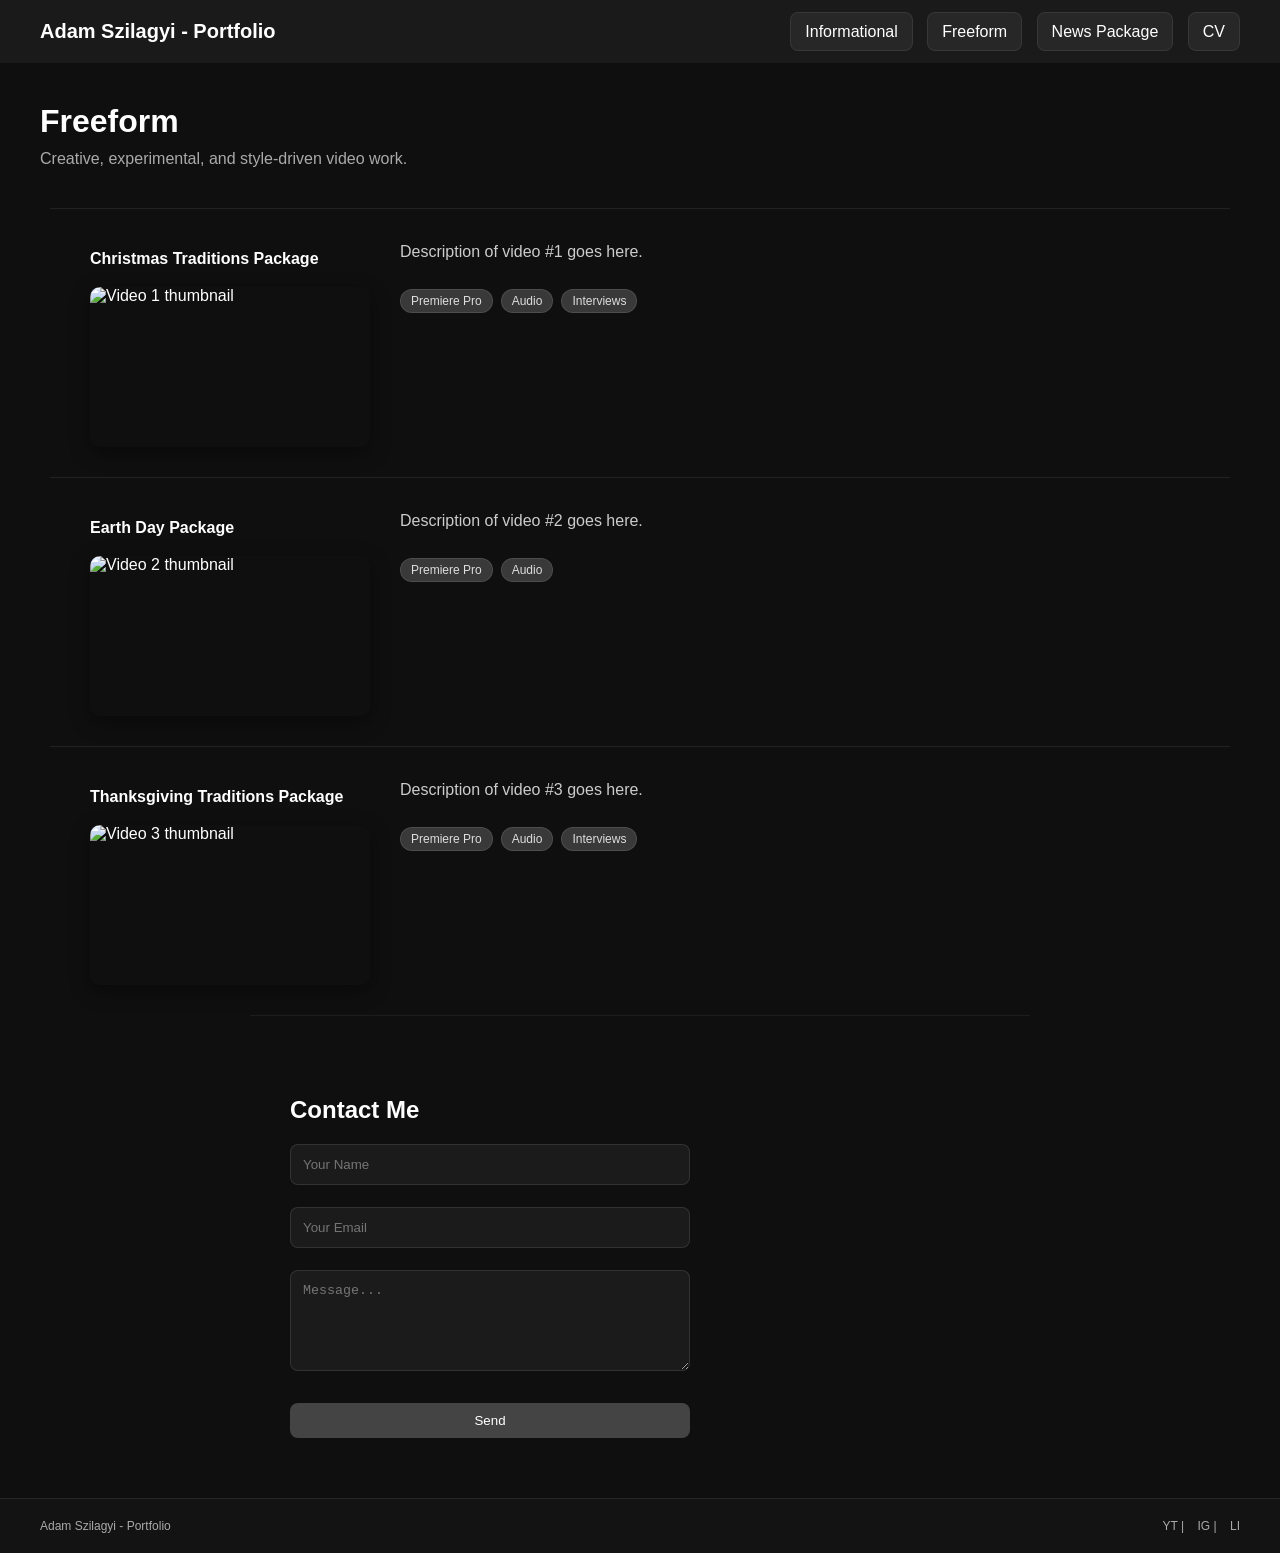
==== freeform.html @ 27963e6e "Added links to freeform section and fixed tag formatting" ====
<!doctype html>
<html lang="en">
  <head>
    <meta charset="UTF-8" />
    <meta name="viewport" content="width=device-width, initial-scale=1.0" />
    <title>Freeform - Adam Szilagyi</title>
    <link rel="stylesheet" href="styles.css" />
  </head>

  <body>
    <!-- HEADER -->
    <header>
      <a href="index.html" class="title">Adam Szilagyi - Portfolio</a>
      <div class="nav-buttons">
        <a href="informational.html">Informational</a>
        <a href="freeform.html">Freeform</a>
        <a href="news.html">News Package</a>
        <a href="cv.pdf" target="_blank">CV</a>
      </div>
    </header>

    <!-- PAGE TITLE -->
    <div class="page-title">Freeform</div>
    <div class="page-desc">
      Creative, experimental, and style-driven video work.
    </div>

    <!-- VIDEO 1 -->
    <section class="video-row">
      <a class="video-card" href="https://youtu.be/-RjYOG3RNKY" target="_blank">
        <div class="video-title">Christmas Traditions Package</div>
        <img src="images/free1.jpg" alt="Video 1 thumbnail" />
      </a>
      <div>
        <div class="video-text">Description of video #1 goes here.</div>
        <div class="video-tags">
          <span class="tag">Premiere Pro</span>
          <span class="tag">Audio</span>
          <span class="tag">Interviews</span>
        </div>
      </div>
    </section>

    <!-- VIDEO 2 -->
    <section class="video-row">
      <a class="video-card" href="https://youtu.be/7KwPspmigpY" target="_blank">
        <div class="video-title">Earth Day Package</div>
        <img src="images/free2.jpg" alt="Video 2 thumbnail" />
      </a>
      <div>
        <div class="video-text">Description of video #2 goes here.</div>
        <div class="video-tags">
          <span class="tag">Premiere Pro</span>
          <span class="tag">Audio</span>
        </div>
      </div>
    </section>

    <!-- VIDEO 3 -->
    <section class="video-row">
      <a class="video-card" href="https://youtu.be/8H7IEGr7EFw" target="_blank">
        <div class="video-title">Thanksgiving Traditions Package</div>
        <img src="images/free3.jpg" alt="Video 3 thumbnail" />
      </a>
      <div>
        <div class="video-text">Description of video #3 goes here.</div>
        <div class="video-tags">
          <span class="tag">Premiere Pro</span>
          <span class="tag">Audio</span>
          <span class="tag">Interviews</span>
        </div>
      </div>
    </section>

    <!-- CONTACT FORM -->
    <section class="contact">
      <h2>Contact Me</h2>
      <form action="https://formspree.io/f/mwvaejre" method="POST">
        <input type="text" name="name" placeholder="Your Name" required />
        <input type="email" name="email" placeholder="Your Email" required />
        <textarea name="message" placeholder="Message..." rows="5"></textarea>
        <button class="submit" type="submit">Send</button>
      </form>
    </section>

    <!-- FOOTER -->
    <footer>
      <div>Adam Szilagyi - Portfolio</div>
      <div>
        <a href="#">YT</a> | <a href="#">IG</a> |
        <a href="#">LI</a>
      </div>
    </footer>
  </body>
</html>
---- styles.css ----
body {
  margin: 0;
  font-family: Arial, sans-serif;
  background: #0f0f0f;
  color: white;
}

/* HEADER */
header {
  display: flex;
  justify-content: space-between;
  align-items: center;
  padding: 20px 40px;
  background: #1a1a1a;
  position: sticky;
  top: 0;

  z-index: 1000;
}

.title {
  font-size: 20px;
  font-weight: bold;
  color: white;
  text-decoration: none;
  cursor: pointer;
  transition: opacity 0.2s ease;
}

.title:hover {
  transform: scale(1.05);
  opacity: 0.8;
  transition:
    opacity 0.2s,
    transform 0.2s;
}

.nav-buttons a {
  margin-left: 10px;
  padding: 10px 14px;
  background: #333;
  color: white;
  text-decoration: none;
  border-radius: 6px;
  transition: 0.2s;
}

.nav-buttons a:hover {
  background: #555;
}

/* ABOUT */
.about {
  display: flex;
  gap: 20px;
  padding: 40px;
  align-items: center;
}

/* HEADSHOT */
.headshot {
  width: 180px !important;
  height: 180px !important;
  border-radius: 50%;
  object-fit: cover;
}

.cert {
  width: 80px !important;
  height: auto !important;
  margin-top: 10px !important;
}

.socials a {
  margin-right: 10px;
  color: white;
  text-decoration: none;
  font-size: 18px;
}

/* ROWS */
.row {
  display: flex;
  align-items: center;
  justify-content: space-between;
  padding: 40px;
  border-top: 1px solid #222;
}

.row img {
  width: 300px;
  height: 180px;
  object-fit: cover;
  border-radius: 10px;
}

.desc {
  max-width: 400px;
  padding: 0 20px;
}

.row button {
  padding: 10px 15px;
  border: none;
  border-radius: 6px;
  background: #444;
  color: white;
  cursor: pointer;
}

.row button:hover {
  background: #666;
}

/* CONTACT */
.contact {
  padding: 40px;
  border-top: 1px solid #222;
}

form {
  display: flex;
  flex-direction: column;
  max-width: 400px;
}

input,
textarea {
  margin-bottom: 10px;
  padding: 10px;
  border: none;
  border-radius: 5px;
}

button.submit {
  background: #444;
  color: white;
  padding: 10px;
  border: none;
  cursor: pointer;
}

/* ===== FADE-IN SCROLL ANIMATION ===== */
.fade-in {
  opacity: 0;
  transform: translateY(20px);
  transition: all 0.8s ease;
}

.fade-in.show {
  opacity: 1;
  transform: translateY(0);
}

/* ===== SKILLS SECTION ===== */
.skills {
  padding-top: 40px;
  padding-bottom: 40px;
  padding-left: 180px;
  padding-right: 180px;
  border-top: 1px solid #222;
}

.skill {
  margin-bottom: 15px;
}

.skill-name {
  margin-bottom: 5px;
  color: #ccc;
}

.bar {
  width: 100%;
  background: #222;
  height: 10px;
  border-radius: 5px;
  overflow: hidden;
}

.bar-fill {
  height: 100%;
  background: #555;
}

/* FOOTER */
footer {
  display: flex;
  justify-content: space-between;
  padding: 20px 40px;
  background: #1a1a1a;
  font-size: 12px;
}

.nav-buttons a {
  margin-left: 10px;
  padding: 10px 14px;
  background: rgba(255, 255, 255, 0.06);
  color: #fff;
  text-decoration: none;
  border-radius: 8px;
  transition: all 0.25s ease;
  border: 1px solid rgba(255, 255, 255, 0.08);
}

.nav-buttons a:hover {
  transform: translateY(-2px);
  background: rgba(255, 255, 255, 0.15);
  box-shadow: 0 6px 20px rgba(0, 0, 0, 0.4);
}

/* =========================
   ABOUT SECTION
========================= */
.about {
  display: flex;
  gap: 30px;
  padding: 60px 40px;
  align-items: flex-start;
  max-width: 1100px;
  margin: auto;
}

.about img {
  width: 150px;
  height: 150px;
  border-radius: 50%;
  object-fit: cover;
  border: 3px solid rgba(255, 255, 255, 0.15);
  box-shadow: 0 10px 30px rgba(0, 0, 0, 0.5);
  flex-shrink: 0;
}

.about > div {
  flex: 1;
  max-width: 500px;
}

.about h2 {
  margin: 0 0 15px 0;
  font-size: 28px;
}

.about p {
  color: #cfcfcf;
  line-height: 1.6;
  margin: 0 0 15px 0;
}

.cert {
  width: 130px;
  margin-top: 10px;
  filter: drop-shadow(0 10px 15px rgba(0, 0, 0, 0.4));
}

.socials {
  margin-top: 10px;
}

.socials a {
  margin-right: 12px;
  font-size: 18px;
  color: #ccc;
  transition: 0.2s;
}

.socials a:hover {
  color: white;
  transform: scale(1.1);
}

/* =========================
   ROW SECTIONS
========================= */
.row {
  display: flex;
  align-items: flex-start;
  justify-content: flex-start;
  padding: 80px 60px;
  border-top: 1px solid rgba(255, 255, 255, 0.06);
  max-width: 1100px;
  margin: auto;
  gap: 200px;
}

.row img {
  width: 340px;
  height: 200px;
  object-fit: cover;
  border-radius: 12px;
  box-shadow: 0 10px 30px rgba(0, 0, 0, 0.6);
  transition: transform 0.3s ease;
  flex-shrink: 0;
}

.row img:hover {
  transform: scale(1.03);
}

.desc {
  max-width: 420px;
  display: flex;
  flex-direction: column;
}

.desc h3 {
  font-size: 22px;
  margin: 0 0 10px 0;
  min-height: 55px;
  display: flex;
  align-items: center;
}

.desc button {
  align-self: flex-start;
  margin: 0 0 15px 0;
}

.desc p {
  color: #cfcfcf;
  margin: 0 0 15px 0;
  line-height: 1.6;
}

/* BUTTONS */
button {
  margin-top: 10px;
  padding: 10px 16px;
  border: none;
  border-radius: 8px;
  background: linear-gradient(135deg, #444, #222);
  color: white;
  cursor: pointer;
  transition: all 0.25s ease;
}

button:hover {
  transform: translateY(-2px);
  background: linear-gradient(135deg, #666, #333);
  box-shadow: 0 8px 25px rgba(0, 0, 0, 0.4);
}

/* =========================
   CONTACT
========================= */
.contact {
  padding: 60px 40px;
  max-width: 700px;
  margin: auto;
  border-top: 1px solid rgba(255, 255, 255, 0.06);
}

form {
  display: flex;
  flex-direction: column;
  gap: 12px;
}

input,
textarea {
  padding: 12px;
  border-radius: 8px;
  border: 1px solid rgba(255, 255, 255, 0.1);
  background: rgba(255, 255, 255, 0.05);
  color: white;
  outline: none;
}

input:focus,
textarea:focus {
  border-color: rgba(255, 255, 255, 0.3);
}

/* =========================
   FOOTER
========================= */
footer {
  display: flex;
  justify-content: space-between;
  padding: 20px 40px;
  background: rgba(20, 20, 20, 0.8);
  border-top: 1px solid rgba(255, 255, 255, 0.08);
  font-size: 12px;
  color: #aaa;
}

footer a {
  color: #aaa;
  margin-left: 10px;
  text-decoration: none;
}

footer a:hover {
  color: white;
}

/* =========================
   PAGE LAYOUTS (for detail pages)
========================= */
.page-title {
  padding: 40px 40px 10px;
  font-size: 32px;
  font-weight: bold;
}

.page-desc {
  padding: 0 40px 40px;
  color: #aaa;
}

/* VIDEO SECTION */
.video-row {
  display: flex;
  align-items: flex-start;
  gap: 30px;
  padding: 30px 40px;
  border-top: 1px solid #222;
  max-width: 1100px;
  margin: 0 auto;
}

.video-row > div {
  display: flex;
  flex-direction: column;
  flex: 1;
}

.video-card {
  display: flex;
  flex-direction: column;
  text-decoration: none;
  color: white;
  transition: transform 0.2s ease;
  min-width: 280px;
  width: 280px;
  flex-shrink: 0;
}

.video-card:hover img {
  transform: scale(1.08);
}

.video-title {
  margin-bottom: 8px;
  font-weight: bold;
  font-size: 16px;
  min-height: 40px;
  display: flex;
  align-items: center;
}

.video-card img {
  width: 280px;
  height: 160px;
  object-fit: cover;
  border-radius: 10px;
  box-shadow: 0 6px 20px rgba(0, 0, 0, 0.4);
  transition: transform 0.3s ease;
}

.video-text {
  max-width: 550px;
  color: #ccc;
  line-height: 1.6;
  margin-bottom: 12px;
}

/* TAGS */
.video-tags {
  display: flex;
  gap: 8px;
  margin-top: 12px;
  flex-wrap: wrap;
}

.tag {
  display: inline-block;
  padding: 4px 10px;
  background: rgba(85, 85, 85, 0.6);
  color: #ddd;
  border-radius: 16px;
  font-size: 12px;
  font-weight: 500;
  border: 1px solid rgba(255, 255, 255, 0.1);
  transition: all 0.2s ease;
}

.tag:hover {
  background: rgba(85, 85, 85, 0.9);
  border-color: rgba(255, 255, 255, 0.3);
}

/* =========================
   MOBILE/IPHONE RESPONSIVE
========================= */
@media (max-width: 768px) {
  /* HEADER */
  header {
    padding: 15px 20px;
    flex-direction: column;
    gap: 15px;
  }

  .title {
    font-size: 18px;
  }

  .nav-buttons a {
    margin-left: 5px;
    padding: 8px 10px;
    font-size: 12px;
  }

  /* ABOUT SECTION */
  .about {
    flex-direction: column;
    padding: 40px 20px;
    gap: 20px;
    align-items: center;
  }

  .about img {
    width: 120px;
    height: 120px;
  }

  .about > div {
    max-width: 100%;
  }

  .about h2 {
    font-size: 22px;
  }

  /* SKILLS SECTION */
  .skills {
    padding: 30px 20px;
    padding-left: 20px;
    padding-right: 20px;
  }

  .skill {
    margin-bottom: 12px;
  }

  /* ROW SECTIONS */
  .row {
    flex-direction: column;
    padding: 40px 20px;
    gap: 20px;
    align-items: center;
  }

  .row img {
    width: 100%;
    height: auto;
    max-width: 300px;
  }

  .desc {
    max-width: 100%;
    text-align: center;
  }

  .desc h3 {
    min-height: auto;
    font-size: 18px;
    justify-content: center;
  }

  .desc button {
    align-self: center;
  }

  /* CONTACT */
  .contact {
    padding: 40px 20px;
    max-width: 100%;
  }

  form {
    max-width: 100%;
  }

  input,
  textarea {
    font-size: 16px;
  }

  /* VIDEO SECTION */
  .video-row {
    flex-direction: column;
    padding: 20px 20px;
    gap: 15px;
    align-items: center;
  }

  .video-card {
    min-width: 100%;
    width: 100%;
    max-width: 300px;
    justify-content: flex-start;
  }

  .video-card img {
    width: 100%;
    max-width: 300px;
    height: auto;
  }

  .video-title {
    min-height: 30px;
    font-size: 14px;
  }

  .video-text {
    max-width: 100%;
    font-size: 14px;
  }

  .page-title {
    padding: 20px 20px 10px;
    font-size: 24px;
  }

  .page-desc {
    padding: 0 20px 20px;
    font-size: 14px;
  }

  /* FOOTER */
  footer {
    flex-direction: column;
    gap: 15px;
    padding: 20px;
    text-align: center;
  }

  footer a {
    margin-left: 5px;
  }

  .tag {
    font-size: 11px;
    padding: 3px 8px;
  }

  button {
    padding: 8px 12px;
    font-size: 14px;
  }
}
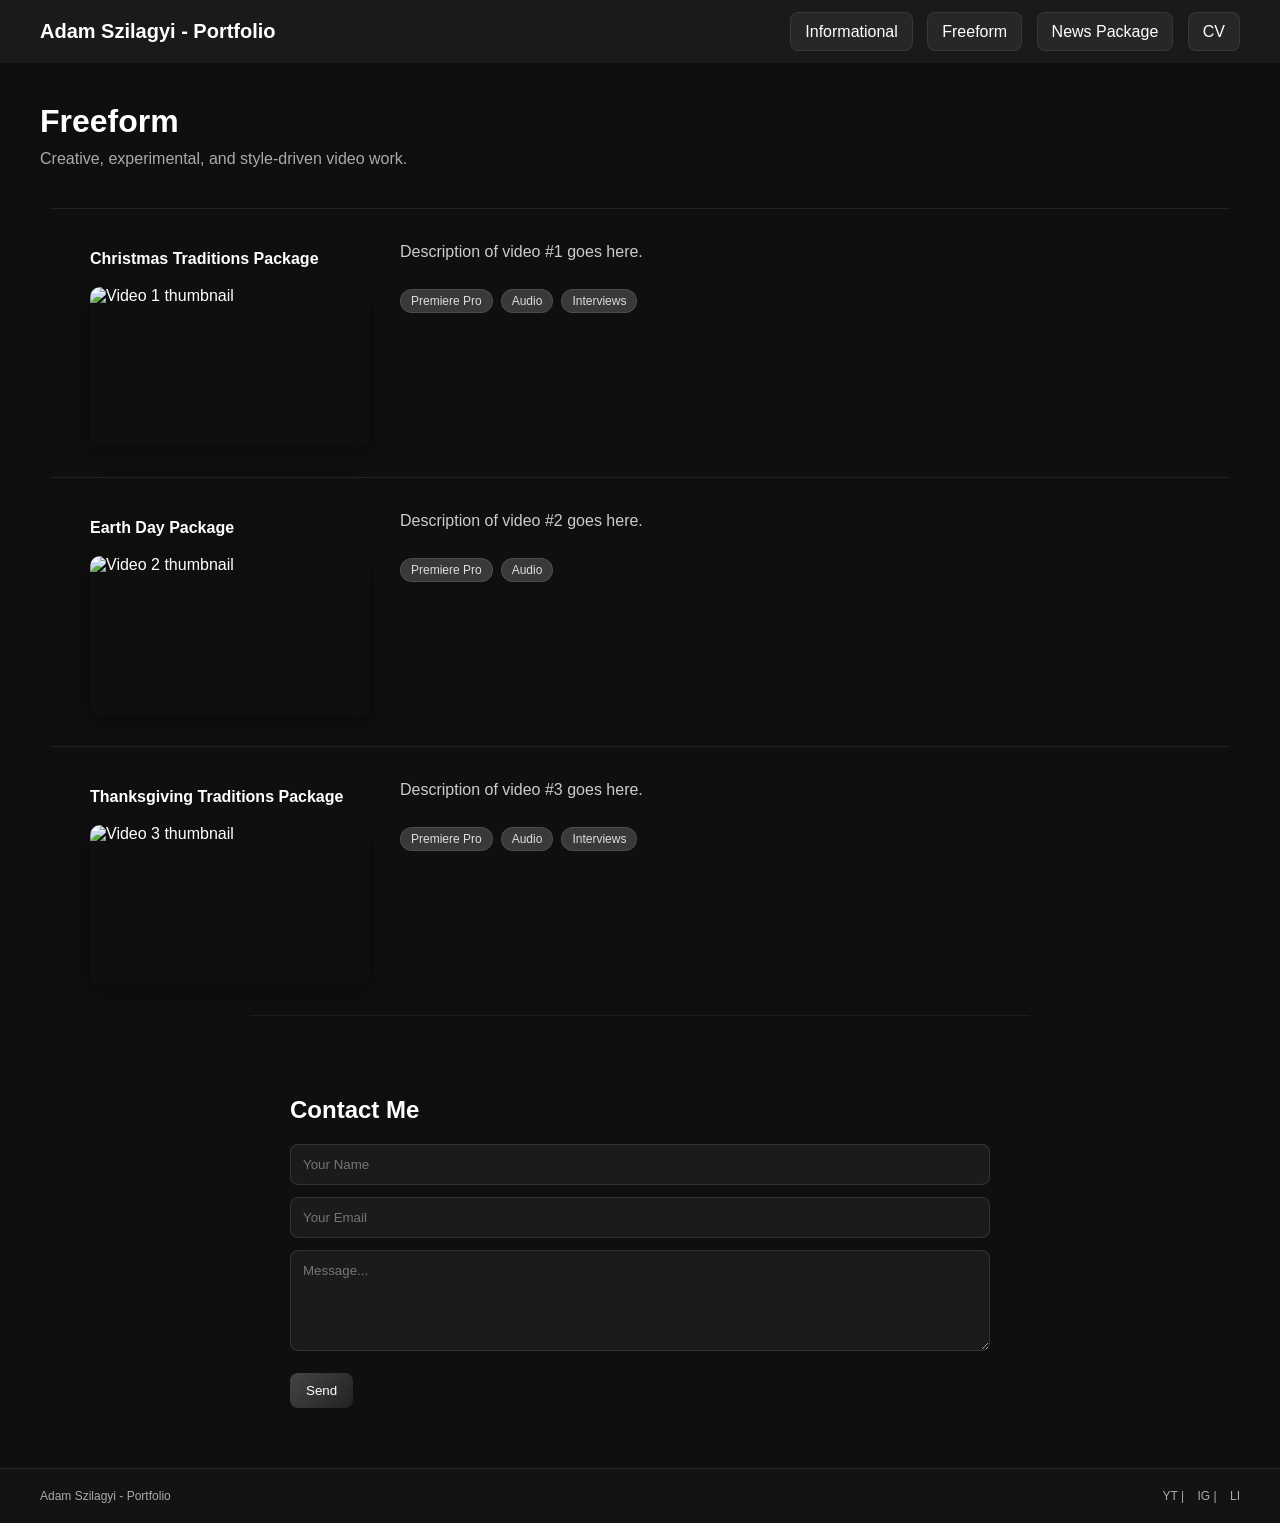
==== commit c4f2f532: "Reformatting and added links to footer" ====
--- a/freeform.html
+++ b/freeform.html
@@ -87,8 +87,9 @@
     <footer>
       <div>Adam Szilagyi - Portfolio</div>
       <div>
-        <a href="#">YT</a> | <a href="#">IG</a> |
-        <a href="#">LI</a>
+        <a href="https://www.youtube.com/">YT</a> |
+        <a href="https://www.instagram.com">IG</a> |
+        <a href="https://www.linkedin.com/">LI</a>
       </div>
     </footer>
   </body>
--- a/styles.css
+++ b/styles.css
@@ -1,3 +1,6 @@
+/* ========================================
+   GLOBAL STYLES
+   ======================================== */
 body {
   margin: 0;
   font-family: Arial, sans-serif;
@@ -5,7 +8,9 @@
   color: white;
 }
 
-/* HEADER */
+/* ========================================
+   HEADER
+   ======================================== */
 header {
   display: flex;
   justify-content: space-between;
@@ -14,7 +19,6 @@
   background: #1a1a1a;
   position: sticky;
   top: 0;
-
   z-index: 1000;
 }
 
@@ -24,172 +28,14 @@
   color: white;
   text-decoration: none;
   cursor: pointer;
-  transition: opacity 0.2s ease;
+  transition:
+    opacity 0.2s ease,
+    transform 0.2s ease;
 }
 
 .title:hover {
   transform: scale(1.05);
   opacity: 0.8;
-  transition:
-    opacity 0.2s,
-    transform 0.2s;
-}
-
-.nav-buttons a {
-  margin-left: 10px;
-  padding: 10px 14px;
-  background: #333;
-  color: white;
-  text-decoration: none;
-  border-radius: 6px;
-  transition: 0.2s;
-}
-
-.nav-buttons a:hover {
-  background: #555;
-}
-
-/* ABOUT */
-.about {
-  display: flex;
-  gap: 20px;
-  padding: 40px;
-  align-items: center;
-}
-
-/* HEADSHOT */
-.headshot {
-  width: 180px !important;
-  height: 180px !important;
-  border-radius: 50%;
-  object-fit: cover;
-}
-
-.cert {
-  width: 80px !important;
-  height: auto !important;
-  margin-top: 10px !important;
-}
-
-.socials a {
-  margin-right: 10px;
-  color: white;
-  text-decoration: none;
-  font-size: 18px;
-}
-
-/* ROWS */
-.row {
-  display: flex;
-  align-items: center;
-  justify-content: space-between;
-  padding: 40px;
-  border-top: 1px solid #222;
-}
-
-.row img {
-  width: 300px;
-  height: 180px;
-  object-fit: cover;
-  border-radius: 10px;
-}
-
-.desc {
-  max-width: 400px;
-  padding: 0 20px;
-}
-
-.row button {
-  padding: 10px 15px;
-  border: none;
-  border-radius: 6px;
-  background: #444;
-  color: white;
-  cursor: pointer;
-}
-
-.row button:hover {
-  background: #666;
-}
-
-/* CONTACT */
-.contact {
-  padding: 40px;
-  border-top: 1px solid #222;
-}
-
-form {
-  display: flex;
-  flex-direction: column;
-  max-width: 400px;
-}
-
-input,
-textarea {
-  margin-bottom: 10px;
-  padding: 10px;
-  border: none;
-  border-radius: 5px;
-}
-
-button.submit {
-  background: #444;
-  color: white;
-  padding: 10px;
-  border: none;
-  cursor: pointer;
-}
-
-/* ===== FADE-IN SCROLL ANIMATION ===== */
-.fade-in {
-  opacity: 0;
-  transform: translateY(20px);
-  transition: all 0.8s ease;
-}
-
-.fade-in.show {
-  opacity: 1;
-  transform: translateY(0);
-}
-
-/* ===== SKILLS SECTION ===== */
-.skills {
-  padding-top: 40px;
-  padding-bottom: 40px;
-  padding-left: 180px;
-  padding-right: 180px;
-  border-top: 1px solid #222;
-}
-
-.skill {
-  margin-bottom: 15px;
-}
-
-.skill-name {
-  margin-bottom: 5px;
-  color: #ccc;
-}
-
-.bar {
-  width: 100%;
-  background: #222;
-  height: 10px;
-  border-radius: 5px;
-  overflow: hidden;
-}
-
-.bar-fill {
-  height: 100%;
-  background: #555;
-}
-
-/* FOOTER */
-footer {
-  display: flex;
-  justify-content: space-between;
-  padding: 20px 40px;
-  background: #1a1a1a;
-  font-size: 12px;
 }
 
 .nav-buttons a {
@@ -209,9 +55,9 @@
   box-shadow: 0 6px 20px rgba(0, 0, 0, 0.4);
 }
 
-/* =========================
+/* ========================================
    ABOUT SECTION
-========================= */
+   ======================================== */
 .about {
   display: flex;
   gap: 30px;
@@ -247,12 +93,28 @@
   margin: 0 0 15px 0;
 }
 
+/* ========================================
+   HEADSHOT & CERTIFICATIONS
+   ======================================== */
+.headshot {
+  width: 220px !important;
+  height: 220px !important;
+  border-radius: 50%;
+  object-fit: cover;
+}
+
 .cert {
-  width: 130px;
+  width: 110px !important;
+  height: 110px !important;
+  border-radius: 50%;
   margin-top: 10px;
+  object-fit: cover;
   filter: drop-shadow(0 10px 15px rgba(0, 0, 0, 0.4));
 }
 
+/* ========================================
+   SOCIAL LINKS
+   ======================================== */
 .socials {
   margin-top: 10px;
 }
@@ -261,7 +123,8 @@
   margin-right: 12px;
   font-size: 18px;
   color: #ccc;
-  transition: 0.2s;
+  text-decoration: none;
+  transition: all 0.2s ease;
 }
 
 .socials a:hover {
@@ -269,9 +132,9 @@
   transform: scale(1.1);
 }
 
-/* =========================
+/* ========================================
    ROW SECTIONS
-========================= */
+   ======================================== */
 .row {
   display: flex;
   align-items: flex-start;
@@ -322,7 +185,39 @@
   line-height: 1.6;
 }
 
-/* BUTTONS */
+/* ========================================
+   SKILLS SECTION
+   ======================================== */
+.skills {
+  padding: 40px 180px;
+  border-top: 1px solid #222;
+}
+
+.skill {
+  margin-bottom: 15px;
+}
+
+.skill-name {
+  margin-bottom: 5px;
+  color: #ccc;
+}
+
+.bar {
+  width: 100%;
+  background: #222;
+  height: 10px;
+  border-radius: 5px;
+  overflow: hidden;
+}
+
+.bar-fill {
+  height: 100%;
+  background: #555;
+}
+
+/* ========================================
+   BUTTONS
+   ======================================== */
 button {
   margin-top: 10px;
   padding: 10px 16px;
@@ -340,9 +235,9 @@
   box-shadow: 0 8px 25px rgba(0, 0, 0, 0.4);
 }
 
-/* =========================
-   CONTACT
-========================= */
+/* ========================================
+   CONTACT SECTION
+   ======================================== */
 .contact {
   padding: 60px 40px;
   max-width: 700px;
@@ -364,6 +259,7 @@
   background: rgba(255, 255, 255, 0.05);
   color: white;
   outline: none;
+  font-family: Arial, sans-serif;
 }
 
 input:focus,
@@ -371,9 +267,13 @@
   border-color: rgba(255, 255, 255, 0.3);
 }
 
-/* =========================
+button.submit {
+  align-self: flex-start;
+}
+
+/* ========================================
    FOOTER
-========================= */
+   ======================================== */
 footer {
   display: flex;
   justify-content: space-between;
@@ -388,15 +288,16 @@
   color: #aaa;
   margin-left: 10px;
   text-decoration: none;
+  transition: color 0.2s ease;
 }
 
 footer a:hover {
   color: white;
 }
 
-/* =========================
+/* ========================================
    PAGE LAYOUTS (for detail pages)
-========================= */
+   ======================================== */
 .page-title {
   padding: 40px 40px 10px;
   font-size: 32px;
@@ -408,7 +309,9 @@
   color: #aaa;
 }
 
-/* VIDEO SECTION */
+/* ========================================
+   VIDEO SECTION
+   ======================================== */
 .video-row {
   display: flex;
   align-items: flex-start;
@@ -465,7 +368,9 @@
   margin-bottom: 12px;
 }
 
-/* TAGS */
+/* ========================================
+   TAGS
+   ======================================== */
 .video-tags {
   display: flex;
   gap: 8px;
@@ -490,11 +395,25 @@
   border-color: rgba(255, 255, 255, 0.3);
 }
 
-/* =========================
-   MOBILE/IPHONE RESPONSIVE
-========================= */
+/* ========================================
+   FADE-IN SCROLL ANIMATION
+   ======================================== */
+.fade-in {
+  opacity: 0;
+  transform: translateY(20px);
+  transition: all 0.8s ease;
+}
+
+.fade-in.show {
+  opacity: 1;
+  transform: translateY(0);
+}
+
+/* ========================================
+   MOBILE/RESPONSIVE (max-width: 768px)
+   ======================================== */
 @media (max-width: 768px) {
-  /* HEADER */
+  /* Header */
   header {
     padding: 15px 20px;
     flex-direction: column;
@@ -511,7 +430,7 @@
     font-size: 12px;
   }
 
-  /* ABOUT SECTION */
+  /* About Section */
   .about {
     flex-direction: column;
     padding: 40px 20px;
@@ -532,18 +451,16 @@
     font-size: 22px;
   }
 
-  /* SKILLS SECTION */
+  /* Skills Section */
   .skills {
     padding: 30px 20px;
-    padding-left: 20px;
-    padding-right: 20px;
   }
 
   .skill {
     margin-bottom: 12px;
   }
 
-  /* ROW SECTIONS */
+  /* Row Sections */
   .row {
     flex-direction: column;
     padding: 40px 20px;
@@ -572,7 +489,7 @@
     align-self: center;
   }
 
-  /* CONTACT */
+  /* Contact */
   .contact {
     padding: 40px 20px;
     max-width: 100%;
@@ -587,7 +504,7 @@
     font-size: 16px;
   }
 
-  /* VIDEO SECTION */
+  /* Video Section */
   .video-row {
     flex-direction: column;
     padding: 20px 20px;
@@ -599,7 +516,6 @@
     min-width: 100%;
     width: 100%;
     max-width: 300px;
-    justify-content: flex-start;
   }
 
   .video-card img {
@@ -618,6 +534,7 @@
     font-size: 14px;
   }
 
+  /* Page Layouts */
   .page-title {
     padding: 20px 20px 10px;
     font-size: 24px;
@@ -628,7 +545,7 @@
     font-size: 14px;
   }
 
-  /* FOOTER */
+  /* Footer */
   footer {
     flex-direction: column;
     gap: 15px;
@@ -640,11 +557,13 @@
     margin-left: 5px;
   }
 
+  /* Tags */
   .tag {
     font-size: 11px;
     padding: 3px 8px;
   }
 
+  /* Buttons */
   button {
     padding: 8px 12px;
     font-size: 14px;
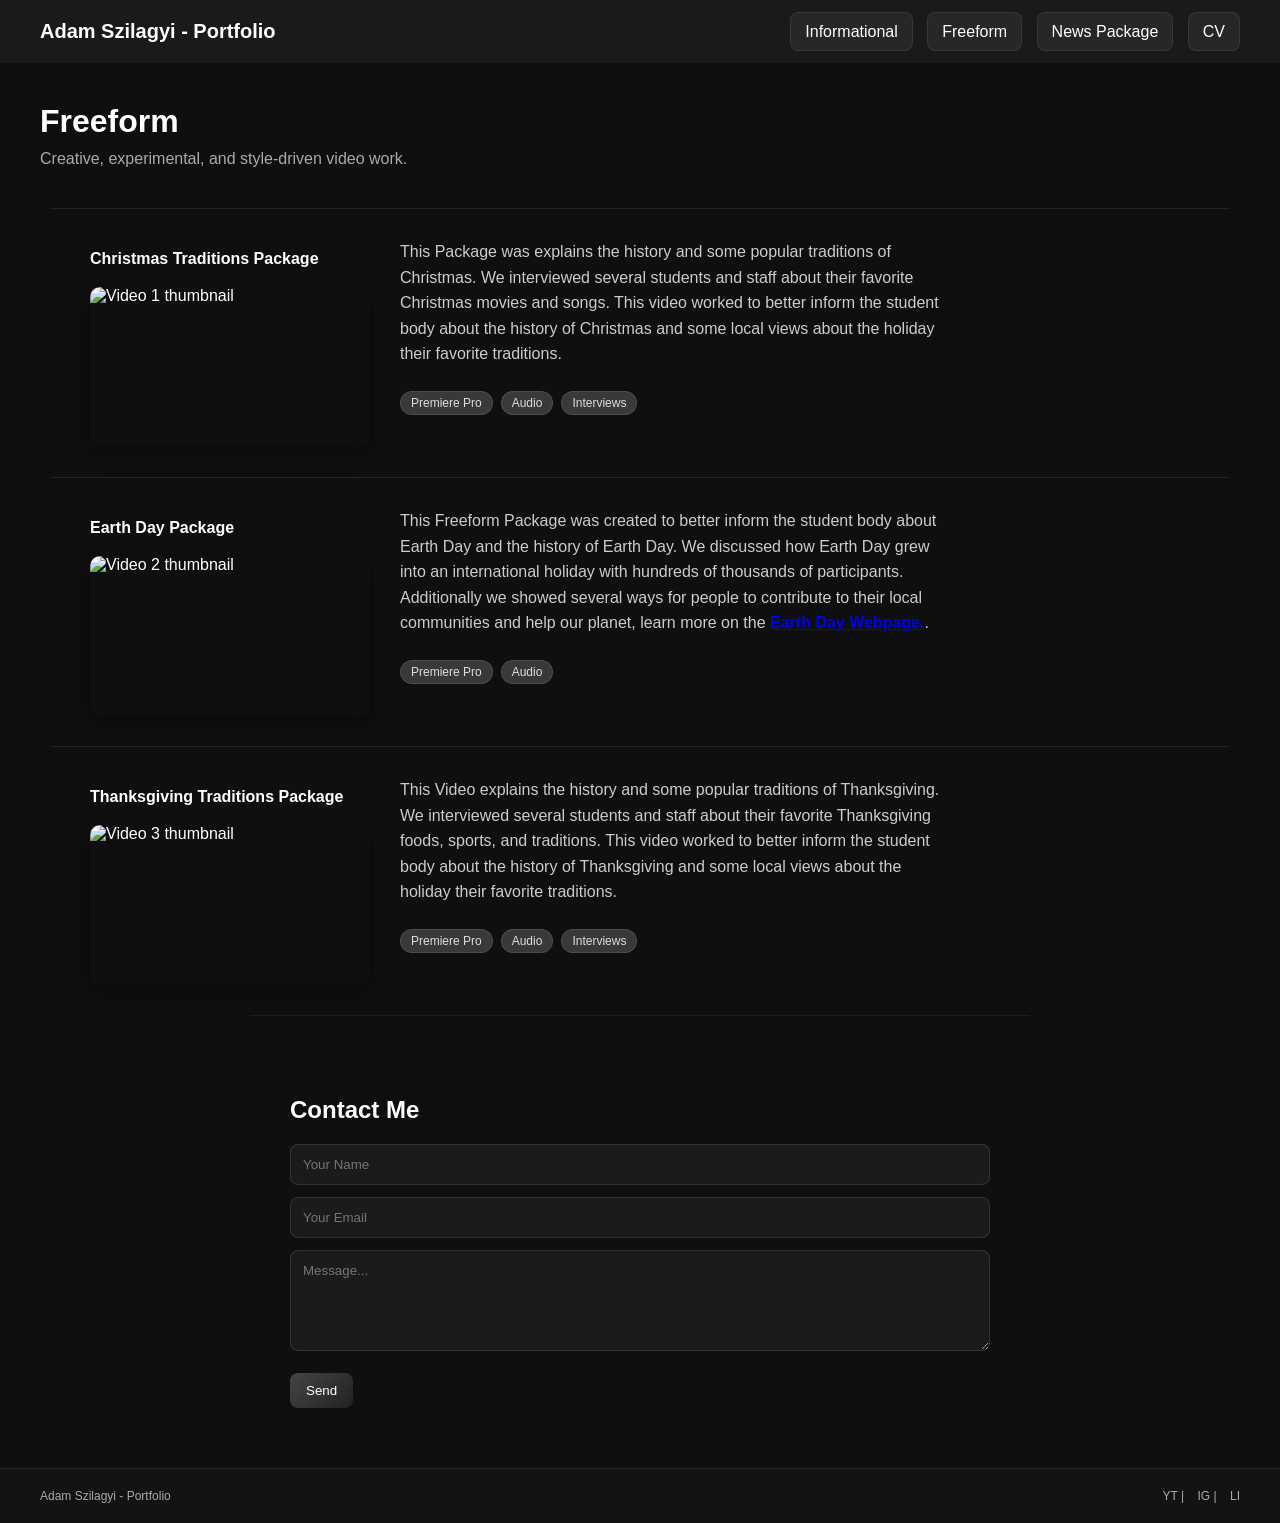
==== commit bb66f96b: "Update video descriptions for holiday packages" ====
--- a/freeform.html
+++ b/freeform.html
@@ -32,7 +32,9 @@
         <img src="images/free1.jpg" alt="Video 1 thumbnail" />
       </a>
       <div>
-        <div class="video-text">Description of video #1 goes here.</div>
+        <div class="video-text">This Package was explains the history and some popular traditions of Christmas. We interviewed 
+          several students and staff about their favorite Christmas movies and songs. This video worked to better inform the student 
+          body about the history of Christmas and some local views about the holiday their favorite traditions.</div>
         <div class="video-tags">
           <span class="tag">Premiere Pro</span>
           <span class="tag">Audio</span>
@@ -48,7 +50,10 @@
         <img src="images/free2.jpg" alt="Video 2 thumbnail" />
       </a>
       <div>
-        <div class="video-text">Description of video #2 goes here.</div>
+        <div class="video-text">This Freeform Package was created to better inform the student body about Earth Day and the 
+          history of Earth Day. We discussed how Earth Day grew into an international holiday with hundreds of thousands of participants. 
+          Additionally we showed several ways for people to contribute to their local communities and help our planet, learn more on 
+          the <a href="https://www.earthday.org/"><b>Earth Day Webpage.</b></a>.</div>
         <div class="video-tags">
           <span class="tag">Premiere Pro</span>
           <span class="tag">Audio</span>
@@ -63,7 +68,9 @@
         <img src="images/free3.jpg" alt="Video 3 thumbnail" />
       </a>
       <div>
-        <div class="video-text">Description of video #3 goes here.</div>
+        <div class="video-text">This Video explains the history and some popular traditions of Thanksgiving. We interviewed 
+          several students and staff about their favorite Thanksgiving foods, sports, and traditions. This video worked to better inform the student 
+          body about the history of Thanksgiving and some local views about the holiday their favorite traditions.</div>
         <div class="video-tags">
           <span class="tag">Premiere Pro</span>
           <span class="tag">Audio</span>
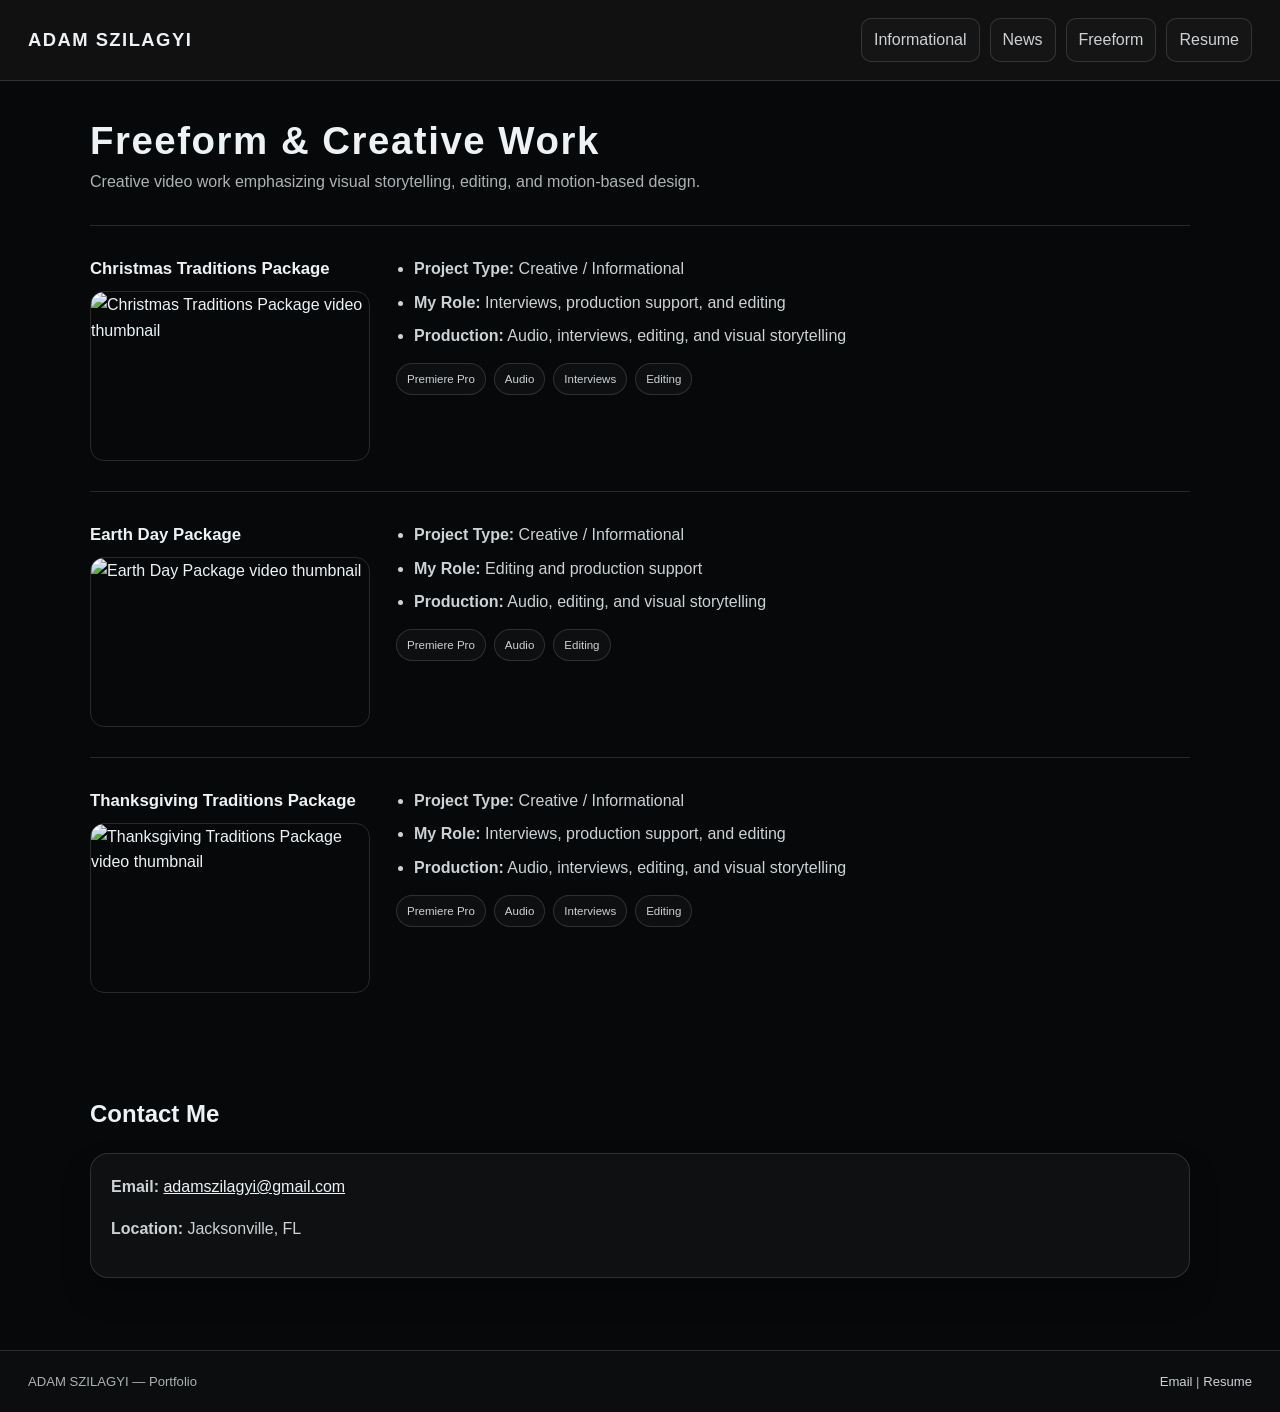
==== commit 1eb6ce86: "Refactor news page layout and styles; update video features and contact information" ====
--- a/freeform.html
+++ b/freeform.html
@@ -3,100 +3,170 @@
   <head>
     <meta charset="UTF-8" />
     <meta name="viewport" content="width=device-width, initial-scale=1.0" />
-    <title>Freeform - Adam Szilagyi</title>
+    <title>Freeform Work | Adam Szilagyi</title>
     <link rel="stylesheet" href="styles.css" />
   </head>
 
   <body>
-    <!-- HEADER -->
     <header>
-      <a href="index.html" class="title">Adam Szilagyi - Portfolio</a>
-      <div class="nav-buttons">
+      <a href="index.html" class="title">ADAM SZILAGYI</a>
+      <nav class="nav-buttons" aria-label="Primary navigation">
         <a href="informational.html">Informational</a>
+        <a href="news.html">News</a>
         <a href="freeform.html">Freeform</a>
-        <a href="news.html">News Package</a>
-        <a href="cv.pdf" target="_blank">CV</a>
-      </div>
+        <a href="cv.pdf" target="_blank" rel="noopener noreferrer">Resume</a>
+      </nav>
     </header>
 
-    <!-- PAGE TITLE -->
-    <div class="page-title">Freeform</div>
-    <div class="page-desc">
-      Creative, experimental, and style-driven video work.
-    </div>
+    <main id="main-content">
+      <h1 class="page-title">Freeform & Creative Work</h1>
+      <p class="page-desc">
+        Creative video work emphasizing visual storytelling, editing, and
+        motion-based design.
+      </p>
 
-    <!-- VIDEO 1 -->
-    <section class="video-row">
-      <a class="video-card" href="https://youtu.be/-RjYOG3RNKY" target="_blank">
-        <div class="video-title">Christmas Traditions Package</div>
-        <img src="images/free1.jpg" alt="Video 1 thumbnail" />
-      </a>
+      <section class="video-row">
+        <a
+          class="video-card"
+          href="https://youtu.be/-RjYOG3RNKY"
+          target="_blank"
+          rel="noopener noreferrer"
+        >
+          <div class="video-title">Christmas Traditions Package</div>
+          <img
+            src="images/thumbs/free1.jpg"
+            srcset="
+              images/thumbs/small/free1.jpg 360w,
+              images/thumbs/free1.jpg       720w
+            "
+            sizes="(max-width: 768px) min(100vw - 40px, 300px), 280px"
+            alt="Christmas Traditions Package video thumbnail"
+            width="720"
+            height="405"
+            loading="lazy"
+            decoding="async"
+          />
+        </a>
+        <div>
+          <ul class="project-meta">
+            <li><strong>Project Type:</strong> Creative / Informational</li>
+            <li>
+              <strong>My Role:</strong> Interviews, production support, and
+              editing
+            </li>
+            <li>
+              <strong>Production:</strong> Audio, interviews, editing, and
+              visual storytelling
+            </li>
+          </ul>
+          <div class="video-tags">
+            <span class="tag">Premiere Pro</span>
+            <span class="tag">Audio</span>
+            <span class="tag">Interviews</span>
+            <span class="tag">Editing</span>
+          </div>
+        </div>
+      </section>
+
+      <section class="video-row">
+        <a
+          class="video-card"
+          href="https://youtu.be/7KwPspmigpY"
+          target="_blank"
+          rel="noopener noreferrer"
+        >
+          <div class="video-title">Earth Day Package</div>
+          <img
+            src="images/thumbs/free2.jpg"
+            srcset="
+              images/thumbs/small/free2.jpg 360w,
+              images/thumbs/free2.jpg       720w
+            "
+            sizes="(max-width: 768px) min(100vw - 40px, 300px), 280px"
+            alt="Earth Day Package video thumbnail"
+            width="720"
+            height="405"
+            loading="lazy"
+            decoding="async"
+          />
+        </a>
+        <div>
+          <ul class="project-meta">
+            <li><strong>Project Type:</strong> Creative / Informational</li>
+            <li><strong>My Role:</strong> Editing and production support</li>
+            <li>
+              <strong>Production:</strong> Audio, editing, and visual
+              storytelling
+            </li>
+          </ul>
+          <div class="video-tags">
+            <span class="tag">Premiere Pro</span>
+            <span class="tag">Audio</span>
+            <span class="tag">Editing</span>
+          </div>
+        </div>
+      </section>
+
+      <section class="video-row">
+        <a
+          class="video-card"
+          href="https://youtu.be/8H7IEGr7EFw"
+          target="_blank"
+          rel="noopener noreferrer"
+        >
+          <div class="video-title">Thanksgiving Traditions Package</div>
+          <img
+            src="images/thumbs/free3.jpg"
+            srcset="
+              images/thumbs/small/free3.jpg 360w,
+              images/thumbs/free3.jpg       720w
+            "
+            sizes="(max-width: 768px) min(100vw - 40px, 300px), 280px"
+            alt="Thanksgiving Traditions Package video thumbnail"
+            width="720"
+            height="405"
+            loading="lazy"
+            decoding="async"
+          />
+        </a>
+        <div>
+          <ul class="project-meta">
+            <li><strong>Project Type:</strong> Creative / Informational</li>
+            <li>
+              <strong>My Role:</strong> Interviews, production support, and
+              editing
+            </li>
+            <li>
+              <strong>Production:</strong> Audio, interviews, editing, and
+              visual storytelling
+            </li>
+          </ul>
+          <div class="video-tags">
+            <span class="tag">Premiere Pro</span>
+            <span class="tag">Audio</span>
+            <span class="tag">Interviews</span>
+            <span class="tag">Editing</span>
+          </div>
+        </div>
+      </section>
+
+      <section class="contact" aria-labelledby="contact-heading">
+        <h2 id="contact-heading">Contact Me</h2>
+        <div class="contact-details">
+          <p>
+            <strong>Email:</strong>
+            <a href="mailto:adamszilagyi@gmail.com">adamszilagyi@gmail.com</a>
+          </p>
+          <p><strong>Location:</strong> Jacksonville, FL</p>
+        </div>
+      </section>
+    </main>
+
+    <footer>
+      <div>ADAM SZILAGYI — Portfolio</div>
       <div>
-        <div class="video-text">This Package was explains the history and some popular traditions of Christmas. We interviewed 
-          several students and staff about their favorite Christmas movies and songs. This video worked to better inform the student 
-          body about the history of Christmas and some local views about the holiday their favorite traditions.</div>
-        <div class="video-tags">
-          <span class="tag">Premiere Pro</span>
-          <span class="tag">Audio</span>
-          <span class="tag">Interviews</span>
-        </div>
-      </div>
-    </section>
-
-    <!-- VIDEO 2 -->
-    <section class="video-row">
-      <a class="video-card" href="https://youtu.be/7KwPspmigpY" target="_blank">
-        <div class="video-title">Earth Day Package</div>
-        <img src="images/free2.jpg" alt="Video 2 thumbnail" />
-      </a>
-      <div>
-        <div class="video-text">This Freeform Package was created to better inform the student body about Earth Day and the 
-          history of Earth Day. We discussed how Earth Day grew into an international holiday with hundreds of thousands of participants. 
-          Additionally we showed several ways for people to contribute to their local communities and help our planet, learn more on 
-          the <a href="https://www.earthday.org/"><b>Earth Day Webpage.</b></a>.</div>
-        <div class="video-tags">
-          <span class="tag">Premiere Pro</span>
-          <span class="tag">Audio</span>
-        </div>
-      </div>
-    </section>
-
-    <!-- VIDEO 3 -->
-    <section class="video-row">
-      <a class="video-card" href="https://youtu.be/8H7IEGr7EFw" target="_blank">
-        <div class="video-title">Thanksgiving Traditions Package</div>
-        <img src="images/free3.jpg" alt="Video 3 thumbnail" />
-      </a>
-      <div>
-        <div class="video-text">This Video explains the history and some popular traditions of Thanksgiving. We interviewed 
-          several students and staff about their favorite Thanksgiving foods, sports, and traditions. This video worked to better inform the student 
-          body about the history of Thanksgiving and some local views about the holiday their favorite traditions.</div>
-        <div class="video-tags">
-          <span class="tag">Premiere Pro</span>
-          <span class="tag">Audio</span>
-          <span class="tag">Interviews</span>
-        </div>
-      </div>
-    </section>
-
-    <!-- CONTACT FORM -->
-    <section class="contact">
-      <h2>Contact Me</h2>
-      <form action="https://formspree.io/f/mwvaejre" method="POST">
-        <input type="text" name="name" placeholder="Your Name" required />
-        <input type="email" name="email" placeholder="Your Email" required />
-        <textarea name="message" placeholder="Message..." rows="5"></textarea>
-        <button class="submit" type="submit">Send</button>
-      </form>
-    </section>
-
-    <!-- FOOTER -->
-    <footer>
-      <div>Adam Szilagyi - Portfolio</div>
-      <div>
-        <a href="https://www.youtube.com/">YT</a> |
-        <a href="https://www.instagram.com">IG</a> |
-        <a href="https://www.linkedin.com/">LI</a>
+        <a href="mailto:adamszilagyi@gmail.com">Email</a> |
+        <a href="cv.pdf" target="_blank" rel="noopener noreferrer">Resume</a>
       </div>
     </footer>
   </body>
--- a/styles.css
+++ b/styles.css
@@ -1,248 +1,449 @@
-/* ========================================
-   GLOBAL STYLES
-   ======================================== */
+:root {
+  --page-bg: oklch(0.13 0.005 240);
+  --panel-bg: oklch(0.17 0.005 240);
+  --panel-alt: oklch(0.2 0.005 240);
+  --panel-soft: oklch(0.23 0.006 240);
+  --rule: oklch(0.28 0.006 240);
+  --text: oklch(0.96 0.006 240);
+  --text-soft: oklch(0.86 0.006 240);
+  --text-muted: oklch(0.76 0.006 240);
+  --brand: oklch(0.86 0.006 240);
+  --brand-strong: oklch(0.96 0.006 240);
+  --button-start: oklch(0.38 0.01 240);
+  --button-end: oklch(0.24 0.007 240);
+  --border: oklch(0.96 0.008 240 / 0.14);
+  --shadow: 0 16px 30px rgba(0, 0, 0, 0.22);
+  --radius-sm: 10px;
+  --radius-md: 14px;
+  --radius-lg: 18px;
+  --max-width: 1100px;
+}
+
+* {
+  box-sizing: border-box;
+}
+
+html {
+  scroll-behavior: smooth;
+}
+
 body {
   margin: 0;
-  font-family: Arial, sans-serif;
-  background: #0f0f0f;
-  color: white;
-}
-
-/* ========================================
-   HEADER
-   ======================================== */
+  background: var(--page-bg);
+  color: var(--text);
+  font-family: Arial, Helvetica, sans-serif;
+  line-height: 1.6;
+}
+
+img {
+  display: block;
+  max-width: 100%;
+}
+
+p,
+ul,
+li,
+h1,
+h2,
+h3 {
+  margin-top: 0;
+}
+
+img,
+input,
+textarea,
+button,
+a {
+  transition: all 0.2s ease;
+}
+
+:focus-visible {
+  outline: 2px solid rgba(255, 255, 255, 0.8);
+  outline-offset: 2px;
+}
+
 header {
-  display: flex;
-  justify-content: space-between;
-  align-items: center;
-  padding: 20px 40px;
-  background: #1a1a1a;
   position: sticky;
   top: 0;
-  z-index: 1000;
+  z-index: 30;
+  display: flex;
+  align-items: center;
+  justify-content: space-between;
+  gap: 20px;
+  padding: 18px 28px;
+  background: rgba(18, 18, 18, 0.96);
+  border-bottom: 1px solid var(--border);
+  backdrop-filter: blur(8px);
 }
 
 .title {
-  font-size: 20px;
-  font-weight: bold;
-  color: white;
+  color: var(--text);
   text-decoration: none;
+  font-size: 1.15rem;
+  font-weight: 700;
+  letter-spacing: 0.08em;
+}
+
+.nav-buttons {
+  display: flex;
+  flex-wrap: wrap;
+  justify-content: flex-end;
+  gap: 10px;
+}
+
+.nav-buttons a {
+  display: inline-flex;
+  align-items: center;
+  justify-content: center;
+  min-height: 42px;
+  padding: 8px 12px;
+  color: var(--text-soft);
+  text-decoration: none;
+  border: 1px solid var(--border);
+  border-radius: var(--radius-sm);
+  background: rgba(255, 255, 255, 0.02);
+}
+
+.nav-buttons a:hover,
+.nav-buttons a:focus-visible {
+  background: rgba(255, 255, 255, 0.07);
+  color: var(--text);
+}
+
+main {
+  width: min(var(--max-width), calc(100% - 32px));
+  margin: 0 auto;
+}
+
+.section-shell {
+  padding: 64px 0 24px;
+}
+
+.hero {
+  display: grid;
+  grid-template-columns: minmax(220px, 0.9fr) minmax(0, 1.6fr);
+  gap: clamp(24px, 4vw, 56px);
+  align-items: center;
+  padding-top: 52px;
+}
+
+.hero-copy {
+  width: 100%;
+  max-width: 760px;
+}
+
+.eyebrow {
+  margin-bottom: 12px;
+  color: var(--text-muted);
+  text-transform: uppercase;
+  letter-spacing: 0.12em;
+  font-size: 0.72rem;
+  font-weight: 700;
+}
+
+h1 {
+  margin-bottom: 10px;
+  font-size: clamp(2.1rem, 5vw, 4rem);
+  line-height: 0.96;
+  letter-spacing: 0.04em;
+}
+
+.hero h2 {
+  margin-bottom: 16px;
+  color: var(--text-soft);
+  font-size: clamp(1.1rem, 2vw, 1.7rem);
+  font-weight: 600;
+}
+
+.hero-copy p {
+  color: var(--text-soft);
+  font-size: 1.02rem;
+  max-width: 62ch;
+}
+
+.cta-row {
+  display: flex;
+  flex-wrap: wrap;
+  gap: 12px;
+  margin: 24px 0 18px;
+}
+
+.button-link,
+button.submit {
+  display: inline-flex;
+  align-items: center;
+  justify-content: center;
+  min-height: 44px;
+  padding: 10px 18px;
+  border-radius: var(--radius-sm);
+  border: 1px solid rgba(255, 255, 255, 0.12);
+  background: linear-gradient(135deg, var(--button-start), var(--button-end));
+  color: var(--text);
+  text-decoration: none;
+  font-weight: 700;
   cursor: pointer;
+}
+
+.button-link.secondary {
+  background: transparent;
+}
+
+.button-link:hover,
+.button-link:focus-visible,
+button.submit:hover,
+button.submit:focus-visible {
+  transform: translateY(-1px);
+  box-shadow: var(--shadow);
+}
+
+.availability {
+  margin-bottom: 14px;
+  color: var(--text-soft);
+  font-weight: 600;
+}
+
+.about-inline {
+  margin-top: 28px;
+  padding-top: 20px;
+  border-top: 1px solid var(--border);
+  max-width: 760px;
+}
+
+.about-inline > .eyebrow {
+  margin-bottom: 10px;
+}
+
+.about-inline p {
+  max-width: 62ch;
+  margin-bottom: 0;
+}
+
+.quick-links {
+  display: flex;
+  flex-wrap: wrap;
+  gap: 10px;
+  align-items: center;
+  color: var(--text-muted);
+}
+
+.quick-links a {
+  color: var(--text-soft);
+}
+
+.hero-panel {
+  display: grid;
+  gap: 14px;
+  padding: 20px;
+  background: var(--panel-soft);
+  border: 1px solid var(--border);
+  border-radius: var(--radius-lg);
+  box-shadow: var(--shadow);
+}
+
+.mini-stat {
+  display: grid;
+  gap: 2px;
+  padding: 14px 16px;
+  border: 1px solid var(--border);
+  border-radius: var(--radius-md);
+  background: rgba(255, 255, 255, 0.02);
+}
+
+.mini-stat strong {
+  font-size: 1.15rem;
+}
+
+.mini-stat span {
+  color: var(--text-muted);
+}
+
+.section-heading {
+  margin-bottom: 24px;
+}
+
+.section-heading h2 {
+  margin-bottom: 0;
+  font-size: clamp(1.7rem, 2.8vw, 2.4rem);
+}
+
+.feature-grid {
+  display: grid;
+  grid-template-columns: repeat(2, minmax(0, 1fr));
+  gap: 24px;
+}
+
+.feature-card {
+  background: var(--panel-bg);
+  border: 1px solid var(--border);
+  border-radius: var(--radius-lg);
+  overflow: hidden;
+  box-shadow: 0 12px 24px rgba(0, 0, 0, 0.18);
   transition:
-    opacity 0.2s ease,
-    transform 0.2s ease;
-}
-
-.title:hover {
-  transform: scale(1.05);
-  opacity: 0.8;
-}
-
-.nav-buttons a {
-  margin-left: 10px;
-  padding: 10px 14px;
-  background: rgba(255, 255, 255, 0.06);
-  color: #fff;
-  text-decoration: none;
-  border-radius: 8px;
-  transition: all 0.25s ease;
-  border: 1px solid rgba(255, 255, 255, 0.08);
-}
-
-.nav-buttons a:hover {
+    transform 180ms ease-out,
+    border-color 180ms ease-out,
+    box-shadow 180ms ease-out;
+}
+
+.feature-card:hover,
+.feature-card:focus-within {
   transform: translateY(-2px);
-  background: rgba(255, 255, 255, 0.15);
-  box-shadow: 0 6px 20px rgba(0, 0, 0, 0.4);
-}
-
-/* ========================================
-   ABOUT SECTION
-   ======================================== */
-.about {
-  display: flex;
-  gap: 30px;
-  padding: 60px 40px;
-  align-items: flex-start;
-  max-width: 1100px;
-  margin: auto;
-}
-
-.about img {
-  width: 150px;
-  height: 150px;
+  border-color: oklch(0.96 0.008 240 / 0.22);
+  box-shadow: 0 18px 36px rgba(0, 0, 0, 0.24);
+}
+
+.feature-card img {
+  width: 100%;
+  height: 240px;
+  object-fit: cover;
+  border-bottom: 1px solid var(--border);
+  border-radius: 0;
+}
+
+.card-content {
+  padding: 18px 18px 20px;
+}
+
+.project-type {
+  margin-bottom: 10px;
+  color: var(--text-muted);
+  letter-spacing: 0.08em;
+  font-size: 0.7rem;
+  text-transform: uppercase;
+  font-weight: 700;
+}
+
+.feature-card h3 {
+  margin-bottom: 10px;
+  font-size: 1.25rem;
+}
+
+.feature-card p {
+  color: var(--text-soft);
+}
+
+.meta-list {
+  margin: 16px 0 18px;
+  padding-left: 18px;
+  color: var(--text-soft);
+}
+
+.meta-list li + li {
+  margin-top: 8px;
+}
+
+.about-block {
+  padding-top: 72px;
+}
+
+.about-grid {
+  display: grid;
+  grid-template-columns: minmax(0, 1fr);
+  gap: 28px;
+  align-items: center;
+  max-width: 960px;
+  padding: 24px 0 0;
+}
+
+.about-grid > div {
+  width: min(100%, 820px);
+}
+
+.headshot {
+  width: min(100%, 280px);
+  height: auto;
+  aspect-ratio: 0.8;
+  object-fit: cover;
+  border-radius: 50%;
+  border: 3px solid rgba(255, 255, 255, 0.14);
+  box-shadow: var(--shadow);
+  justify-self: center;
+}
+
+.about-grid p {
+  max-width: 62ch;
+  font-size: 1.05rem;
+  color: var(--text-soft);
+}
+
+.cert-badges {
+  display: flex;
+  flex-wrap: wrap;
+  gap: 18px;
+  margin-top: 20px;
+}
+
+.cert-badges img {
+  width: 88px;
+  height: 88px;
   border-radius: 50%;
   object-fit: cover;
-  border: 3px solid rgba(255, 255, 255, 0.15);
-  box-shadow: 0 10px 30px rgba(0, 0, 0, 0.5);
-  flex-shrink: 0;
-}
-
-.about > div {
-  flex: 1;
-  max-width: 500px;
-}
-
-.about h2 {
-  margin: 0 0 15px 0;
-  font-size: 28px;
-}
-
-.about p {
-  color: #cfcfcf;
-  line-height: 1.6;
-  margin: 0 0 15px 0;
-}
-
-/* ========================================
-   HEADSHOT & CERTIFICATIONS
-   ======================================== */
-.headshot {
-  width: 220px !important;
-  height: 220px !important;
-  border-radius: 50%;
-  object-fit: cover;
-}
-
-.cert {
-  width: 110px !important;
-  height: 110px !important;
-  border-radius: 50%;
-  margin-top: 10px;
-  object-fit: cover;
-  filter: drop-shadow(0 10px 15px rgba(0, 0, 0, 0.4));
-}
-
-/* ========================================
-   SOCIAL LINKS
-   ======================================== */
-.socials {
-  margin-top: 10px;
-}
-
-.socials a {
-  margin-right: 12px;
-  font-size: 18px;
-  color: #ccc;
-  text-decoration: none;
-  transition: all 0.2s ease;
-}
-
-.socials a:hover {
-  color: white;
-  transform: scale(1.1);
-}
-
-/* ========================================
-   ROW SECTIONS
-   ======================================== */
-.row {
-  display: flex;
-  align-items: flex-start;
-  justify-content: flex-start;
-  padding: 80px 60px;
-  border-top: 1px solid rgba(255, 255, 255, 0.06);
-  max-width: 1100px;
-  margin: auto;
-  gap: 200px;
-}
-
-.row img {
-  width: 340px;
-  height: 200px;
-  object-fit: cover;
-  border-radius: 12px;
-  box-shadow: 0 10px 30px rgba(0, 0, 0, 0.6);
-  transition: transform 0.3s ease;
-  flex-shrink: 0;
-}
-
-.row img:hover {
-  transform: scale(1.03);
-}
-
-.desc {
-  max-width: 420px;
-  display: flex;
-  flex-direction: column;
-}
-
-.desc h3 {
-  font-size: 22px;
-  margin: 0 0 10px 0;
-  min-height: 55px;
-  display: flex;
-  align-items: center;
-}
-
-.desc button {
-  align-self: flex-start;
-  margin: 0 0 15px 0;
-}
-
-.desc p {
-  color: #cfcfcf;
-  margin: 0 0 15px 0;
-  line-height: 1.6;
-}
-
-/* ========================================
-   SKILLS SECTION
-   ======================================== */
-.skills {
-  padding: 40px 180px;
-  border-top: 1px solid #222;
-}
-
-.skill {
-  margin-bottom: 15px;
-}
-
-.skill-name {
-  margin-bottom: 5px;
-  color: #ccc;
-}
-
-.bar {
-  width: 100%;
-  background: #222;
-  height: 10px;
-  border-radius: 5px;
-  overflow: hidden;
-}
-
-.bar-fill {
-  height: 100%;
-  background: #555;
-}
-
-/* ========================================
-   BUTTONS
-   ======================================== */
-button {
-  margin-top: 10px;
-  padding: 10px 16px;
-  border: none;
-  border-radius: 8px;
-  background: linear-gradient(135deg, #444, #222);
-  color: white;
-  cursor: pointer;
-  transition: all 0.25s ease;
-}
-
-button:hover {
-  transform: translateY(-2px);
-  background: linear-gradient(135deg, #666, #333);
-  box-shadow: 0 8px 25px rgba(0, 0, 0, 0.4);
-}
-
-/* ========================================
-   CONTACT SECTION
-   ======================================== */
+  border: 1px solid var(--border);
+  box-shadow: 0 10px 22px rgba(0, 0, 0, 0.25);
+}
+
+.skills-layout {
+  display: grid;
+  grid-template-columns: repeat(2, minmax(0, 1fr));
+  gap: 22px;
+  margin-top: 8px;
+}
+
+.skills-panel {
+  background: var(--panel-bg);
+  border: 1px solid var(--border);
+  border-radius: var(--radius-lg);
+  padding: 20px 22px;
+  box-shadow: var(--shadow);
+}
+
+.skills-panel h3 {
+  margin-bottom: 14px;
+  font-size: 1.1rem;
+}
+
+.skill-list,
+.cert-list {
+  margin: 0;
+  padding-left: 20px;
+  color: var(--text-soft);
+}
+
+.skill-list li,
+.cert-list li {
+  margin-bottom: 8px;
+}
+
 .contact {
-  padding: 60px 40px;
-  max-width: 700px;
-  margin: auto;
-  border-top: 1px solid rgba(255, 255, 255, 0.06);
+  padding: 72px 0 72px;
+}
+
+.contact-grid {
+  display: grid;
+  grid-template-columns: 0.95fr 1.05fr;
+  gap: 26px;
+  margin-top: 18px;
+}
+
+.contact-card,
+form {
+  background: var(--panel-bg);
+  border: 1px solid var(--border);
+  border-radius: var(--radius-lg);
+  padding: 22px;
+  box-shadow: var(--shadow);
+}
+
+.contact-card {
+  color: var(--text-soft);
+}
+
+.contact-card p {
+  margin-bottom: 12px;
+}
+
+.contact-card a,
+.contact-details a {
+  color: var(--text);
 }
 
 form {
@@ -251,321 +452,204 @@
   gap: 12px;
 }
 
+label {
+  color: var(--text-soft);
+  font-size: 0.9rem;
+}
+
 input,
 textarea {
-  padding: 12px;
-  border-radius: 8px;
-  border: 1px solid rgba(255, 255, 255, 0.1);
-  background: rgba(255, 255, 255, 0.05);
-  color: white;
-  outline: none;
-  font-family: Arial, sans-serif;
+  width: 100%;
+  padding: 12px 14px;
+  background: rgba(255, 255, 255, 0.02);
+  border: 1px solid var(--border);
+  border-radius: var(--radius-sm);
+  color: var(--text);
+  font: inherit;
 }
 
 input:focus,
 textarea:focus {
-  border-color: rgba(255, 255, 255, 0.3);
+  border-color: rgba(255, 255, 255, 0.42);
+  outline: none;
 }
 
 button.submit {
   align-self: flex-start;
 }
 
-/* ========================================
-   FOOTER
-   ======================================== */
-footer {
-  display: flex;
-  justify-content: space-between;
-  padding: 20px 40px;
-  background: rgba(20, 20, 20, 0.8);
-  border-top: 1px solid rgba(255, 255, 255, 0.08);
-  font-size: 12px;
-  color: #aaa;
-}
-
-footer a {
-  color: #aaa;
-  margin-left: 10px;
-  text-decoration: none;
-  transition: color 0.2s ease;
-}
-
-footer a:hover {
-  color: white;
-}
-
-/* ========================================
-   PAGE LAYOUTS (for detail pages)
-   ======================================== */
 .page-title {
-  padding: 40px 40px 10px;
-  font-size: 32px;
-  font-weight: bold;
+  margin: 0;
+  padding-top: 42px;
+  font-size: clamp(2rem, 3vw, 2.7rem);
 }
 
 .page-desc {
-  padding: 0 40px 40px;
-  color: #aaa;
-}
-
-/* ========================================
-   VIDEO SECTION
-   ======================================== */
+  color: var(--text-muted);
+  padding: 10px 0 30px;
+  margin: 0;
+}
+
 .video-row {
   display: flex;
   align-items: flex-start;
-  gap: 30px;
-  padding: 30px 40px;
-  border-top: 1px solid #222;
-  max-width: 1100px;
-  margin: 0 auto;
-}
-
-.video-row > div {
-  display: flex;
-  flex-direction: column;
-  flex: 1;
+  gap: 26px;
+  padding: 30px 0;
+  border-top: 1px solid var(--border);
 }
 
 .video-card {
-  display: flex;
-  flex-direction: column;
-  text-decoration: none;
-  color: white;
-  transition: transform 0.2s ease;
-  min-width: 280px;
+  display: block;
   width: 280px;
   flex-shrink: 0;
-}
-
-.video-card:hover img {
-  transform: scale(1.08);
+  color: var(--text);
+  text-decoration: none;
+}
+
+.video-card img {
+  width: 100%;
+  height: 170px;
+  object-fit: cover;
+  border-radius: var(--radius-md);
+  border: 1px solid var(--border);
+}
+
+.video-card:hover img,
+.video-card:focus-visible img {
+  transform: translateY(-2px);
 }
 
 .video-title {
   margin-bottom: 8px;
-  font-weight: bold;
-  font-size: 16px;
-  min-height: 40px;
-  display: flex;
-  align-items: center;
-}
-
-.video-card img {
-  width: 280px;
-  height: 160px;
-  object-fit: cover;
-  border-radius: 10px;
-  box-shadow: 0 6px 20px rgba(0, 0, 0, 0.4);
-  transition: transform 0.3s ease;
-}
-
-.video-text {
-  max-width: 550px;
-  color: #ccc;
-  line-height: 1.6;
-  margin-bottom: 12px;
-}
-
-/* ========================================
-   TAGS
-   ======================================== */
+  font-weight: 700;
+  font-size: 1.05rem;
+}
+
+.project-meta {
+  margin: 0 0 14px;
+  padding-left: 18px;
+  color: var(--text-soft);
+}
+
+.project-meta li {
+  margin-bottom: 8px;
+}
+
 .video-tags {
   display: flex;
+  flex-wrap: wrap;
   gap: 8px;
-  margin-top: 12px;
-  flex-wrap: wrap;
 }
 
 .tag {
   display: inline-block;
-  padding: 4px 10px;
-  background: rgba(85, 85, 85, 0.6);
-  color: #ddd;
-  border-radius: 16px;
-  font-size: 12px;
-  font-weight: 500;
-  border: 1px solid rgba(255, 255, 255, 0.1);
-  transition: all 0.2s ease;
-}
-
-.tag:hover {
-  background: rgba(85, 85, 85, 0.9);
-  border-color: rgba(255, 255, 255, 0.3);
-}
-
-/* ========================================
-   FADE-IN SCROLL ANIMATION
-   ======================================== */
-.fade-in {
-  opacity: 0;
-  transform: translateY(20px);
-  transition: all 0.8s ease;
-}
-
-.fade-in.show {
-  opacity: 1;
-  transform: translateY(0);
-}
-
-/* ========================================
-   MOBILE/RESPONSIVE (max-width: 768px)
-   ======================================== */
+  padding: 6px 10px;
+  border: 1px solid var(--border);
+  border-radius: 999px;
+  background: rgba(255, 255, 255, 0.03);
+  color: var(--text-soft);
+  font-size: 0.72rem;
+}
+
+.contact-details {
+  padding: 20px;
+  background: var(--panel-bg);
+  border: 1px solid var(--border);
+  border-radius: var(--radius-lg);
+  box-shadow: var(--shadow);
+  color: var(--text-soft);
+}
+
+.footer-inline {
+  display: flex;
+}
+
+footer {
+  display: flex;
+  align-items: center;
+  justify-content: space-between;
+  gap: 16px;
+  padding: 20px 28px;
+  border-top: 1px solid var(--border);
+  background: rgba(255, 255, 255, 0.02);
+  color: var(--text-muted);
+  font-size: 0.82rem;
+}
+
+footer a {
+  color: var(--text-soft);
+  text-decoration: none;
+}
+
+@media (max-width: 900px) {
+  .hero,
+  .feature-grid,
+  .about-grid,
+  .skills-layout,
+  .contact-grid {
+    grid-template-columns: 1fr;
+  }
+
+  .hero {
+    padding-top: 36px;
+  }
+
+  .feature-grid {
+    display: grid;
+  }
+}
+
 @media (max-width: 768px) {
-  /* Header */
   header {
-    padding: 15px 20px;
     flex-direction: column;
-    gap: 15px;
-  }
-
-  .title {
-    font-size: 18px;
-  }
-
-  .nav-buttons a {
-    margin-left: 5px;
-    padding: 8px 10px;
-    font-size: 12px;
-  }
-
-  /* About Section */
-  .about {
-    flex-direction: column;
-    padding: 40px 20px;
-    gap: 20px;
-    align-items: center;
-  }
-
-  .about img {
-    width: 120px;
-    height: 120px;
-  }
-
-  .about > div {
-    max-width: 100%;
-  }
-
-  .about h2 {
-    font-size: 22px;
-  }
-
-  /* Skills Section */
-  .skills {
-    padding: 30px 20px;
-  }
-
-  .skill {
-    margin-bottom: 12px;
-  }
-
-  /* Row Sections */
-  .row {
-    flex-direction: column;
-    padding: 40px 20px;
-    gap: 20px;
-    align-items: center;
-  }
-
-  .row img {
-    width: 100%;
-    height: auto;
-    max-width: 300px;
-  }
-
-  .desc {
-    max-width: 100%;
-    text-align: center;
-  }
-
-  .desc h3 {
-    min-height: auto;
-    font-size: 18px;
-    justify-content: center;
-  }
-
-  .desc button {
-    align-self: center;
-  }
-
-  /* Contact */
+    align-items: flex-start;
+    padding: 16px 18px;
+  }
+
+  .nav-buttons {
+    justify-content: flex-start;
+  }
+
+  .section-shell,
+  .contact,
+  .video-row,
+  main {
+    width: min(100%, calc(100% - 20px));
+  }
+
+  .section-shell,
   .contact {
-    padding: 40px 20px;
-    max-width: 100%;
-  }
-
-  form {
-    max-width: 100%;
-  }
-
-  input,
-  textarea {
-    font-size: 16px;
-  }
-
-  /* Video Section */
+    padding-left: 0;
+    padding-right: 0;
+  }
+
   .video-row {
     flex-direction: column;
-    padding: 20px 20px;
-    gap: 15px;
-    align-items: center;
+    align-items: flex-start;
   }
 
   .video-card {
-    min-width: 100%;
     width: 100%;
-    max-width: 300px;
-  }
-
-  .video-card img {
-    width: 100%;
-    max-width: 300px;
-    height: auto;
-  }
-
-  .video-title {
-    min-height: 30px;
-    font-size: 14px;
-  }
-
-  .video-text {
-    max-width: 100%;
-    font-size: 14px;
-  }
-
-  /* Page Layouts */
-  .page-title {
-    padding: 20px 20px 10px;
-    font-size: 24px;
-  }
-
-  .page-desc {
-    padding: 0 20px 20px;
-    font-size: 14px;
-  }
-
-  /* Footer */
+    max-width: 360px;
+  }
+
   footer {
     flex-direction: column;
-    gap: 15px;
-    padding: 20px;
-    text-align: center;
-  }
-
-  footer a {
-    margin-left: 5px;
-  }
-
-  /* Tags */
-  .tag {
-    font-size: 11px;
-    padding: 3px 8px;
-  }
-
-  /* Buttons */
-  button {
-    padding: 8px 12px;
-    font-size: 14px;
-  }
-}
+    align-items: flex-start;
+    padding: 18px 20px;
+  }
+}
+
+@media (prefers-reduced-motion: reduce) {
+  html {
+    scroll-behavior: auto;
+  }
+
+  *,
+  *::before,
+  *::after {
+    animation-duration: 0.01ms !important;
+    animation-iteration-count: 1 !important;
+    transition-duration: 0.01ms !important;
+  }
+}
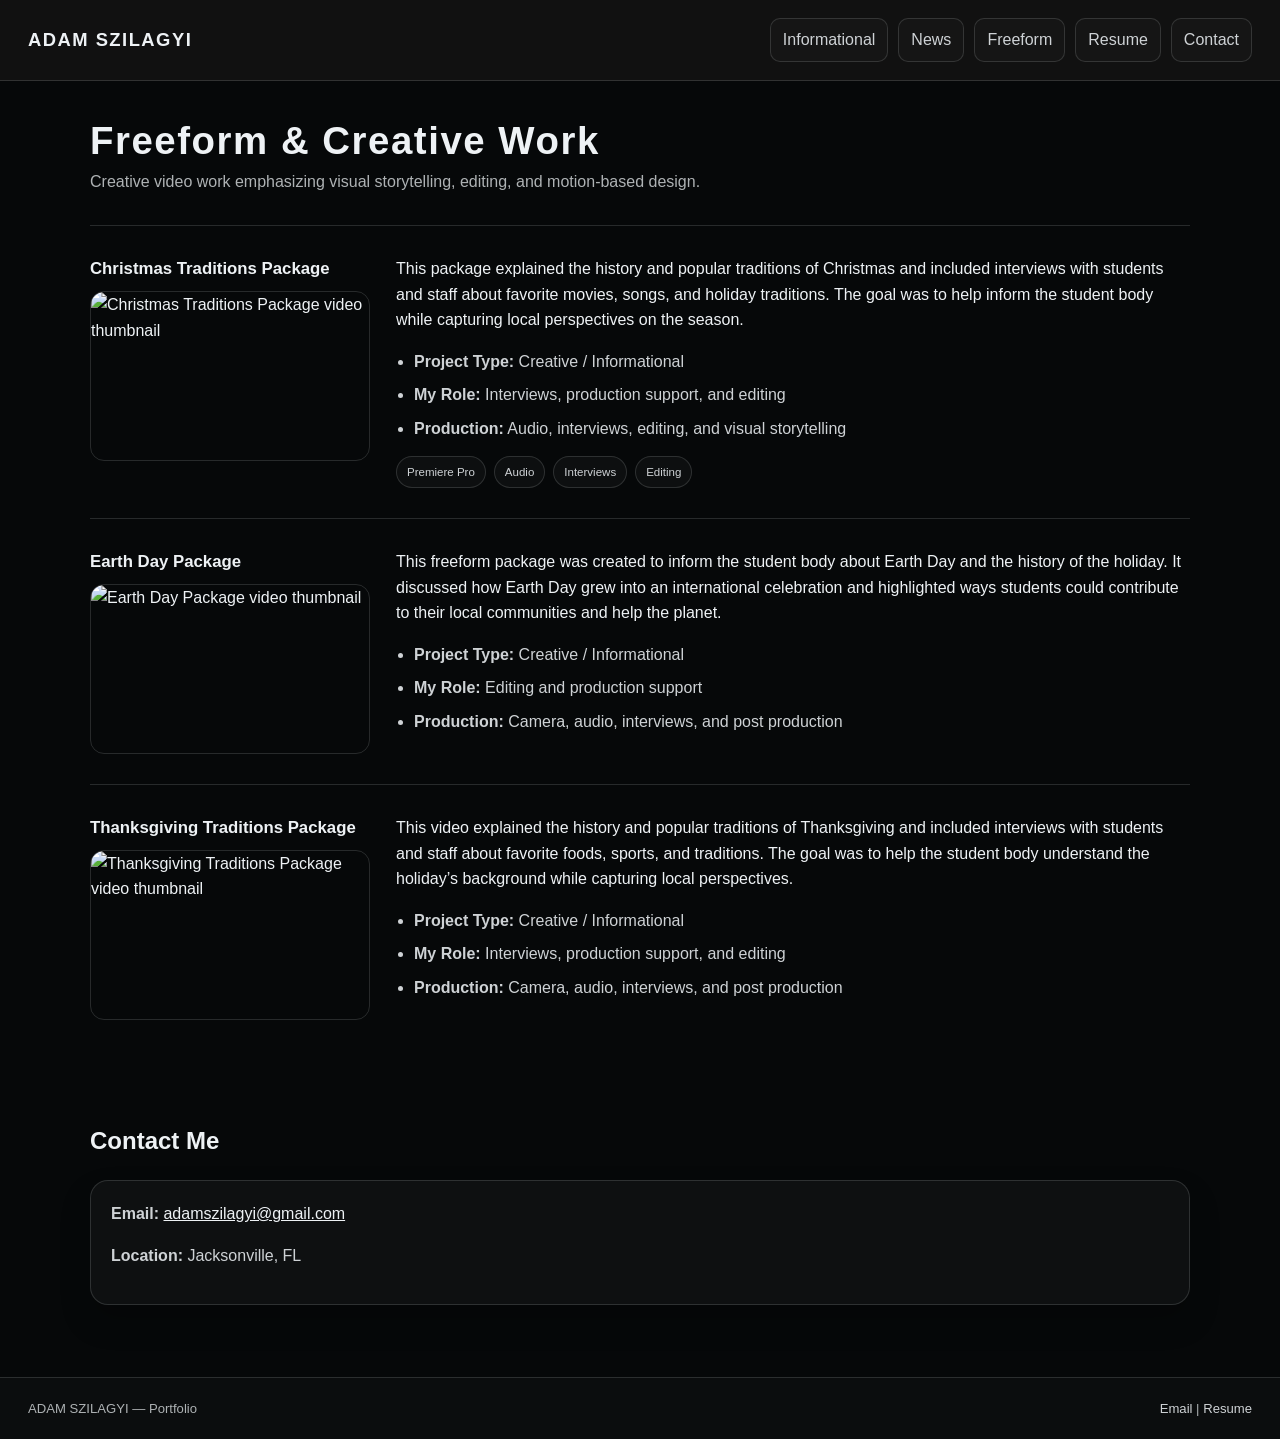
==== commit 01423697: "Add project summaries and contact link; enhance accessibility and styles" ====
--- a/freeform.html
+++ b/freeform.html
@@ -15,6 +15,7 @@
         <a href="news.html">News</a>
         <a href="freeform.html">Freeform</a>
         <a href="cv.pdf" target="_blank" rel="noopener noreferrer">Resume</a>
+        <a href="#contact">Contact</a>
       </nav>
     </header>
 
@@ -48,6 +49,13 @@
           />
         </a>
         <div>
+          <p class="project-summary">
+            This package explained the history and popular traditions of
+            Christmas and included interviews with students and staff about
+            favorite movies, songs, and holiday traditions. The goal was to help
+            inform the student body while capturing local perspectives on the
+            season.
+          </p>
           <ul class="project-meta">
             <li><strong>Project Type:</strong> Creative / Informational</li>
             <li>
@@ -91,19 +99,20 @@
           />
         </a>
         <div>
+          <p class="project-summary">
+            This freeform package was created to inform the student body about
+            Earth Day and the history of the holiday. It discussed how Earth Day
+            grew into an international celebration and highlighted ways students
+            could contribute to their local communities and help the planet.
+          </p>
           <ul class="project-meta">
             <li><strong>Project Type:</strong> Creative / Informational</li>
             <li><strong>My Role:</strong> Editing and production support</li>
             <li>
-              <strong>Production:</strong> Audio, editing, and visual
-              storytelling
+              <strong>Production:</strong> Camera, audio, interviews, and post
+              production
             </li>
           </ul>
-          <div class="video-tags">
-            <span class="tag">Premiere Pro</span>
-            <span class="tag">Audio</span>
-            <span class="tag">Editing</span>
-          </div>
         </div>
       </section>
 
@@ -130,6 +139,13 @@
           />
         </a>
         <div>
+          <p class="project-summary">
+            This video explained the history and popular traditions of
+            Thanksgiving and included interviews with students and staff about
+            favorite foods, sports, and traditions. The goal was to help the
+            student body understand the holiday’s background while capturing
+            local perspectives.
+          </p>
           <ul class="project-meta">
             <li><strong>Project Type:</strong> Creative / Informational</li>
             <li>
@@ -137,16 +153,10 @@
               editing
             </li>
             <li>
-              <strong>Production:</strong> Audio, interviews, editing, and
-              visual storytelling
+              <strong>Production:</strong> Camera, audio, interviews, and post
+              production
             </li>
           </ul>
-          <div class="video-tags">
-            <span class="tag">Premiere Pro</span>
-            <span class="tag">Audio</span>
-            <span class="tag">Interviews</span>
-            <span class="tag">Editing</span>
-          </div>
         </div>
       </section>
 
--- a/styles.css
+++ b/styles.css
@@ -9,6 +9,9 @@
   --text-muted: oklch(0.76 0.006 240);
   --brand: oklch(0.86 0.006 240);
   --brand-strong: oklch(0.96 0.006 240);
+  --accent-amber: oklch(0.78 0.12 52);
+  --accent-copper: oklch(0.74 0.09 28);
+  --accent-blue: oklch(0.74 0.09 220);
   --button-start: oklch(0.38 0.01 240);
   --button-end: oklch(0.24 0.007 240);
   --border: oklch(0.96 0.008 240 / 0.14);
@@ -62,6 +65,15 @@
   outline-offset: 2px;
 }
 
+.nav-buttons a:focus-visible,
+.button-link:focus-visible,
+.title:focus-visible,
+.contact-card a:focus-visible,
+footer a:focus-visible {
+  outline: 2px solid rgba(255, 255, 255, 0.85);
+  outline-offset: 2px;
+}
+
 header {
   position: sticky;
   top: 0;
@@ -115,6 +127,23 @@
   margin: 0 auto;
 }
 
+.skip-link {
+  position: absolute;
+  left: 16px;
+  top: -48px;
+  z-index: 40;
+  padding: 10px 14px;
+  border-radius: 10px;
+  background: var(--panel-bg);
+  color: var(--text);
+  text-decoration: none;
+  border: 1px solid var(--border);
+}
+
+.skip-link:focus {
+  top: 16px;
+}
+
 .section-shell {
   padding: 64px 0 24px;
 }
@@ -134,11 +163,26 @@
 
 .eyebrow {
   margin-bottom: 12px;
-  color: var(--text-muted);
+  color: var(--accent-blue);
   text-transform: uppercase;
   letter-spacing: 0.12em;
   font-size: 0.72rem;
   font-weight: 700;
+}
+
+.section-heading {
+  position: relative;
+}
+
+.section-heading::before,
+.recognition-card::before {
+  content: "";
+  display: block;
+  width: 54px;
+  height: 3px;
+  margin-bottom: 12px;
+  border-radius: 999px;
+  background: linear-gradient(90deg, var(--accent-copper), var(--accent-blue));
 }
 
 h1 {
@@ -176,7 +220,7 @@
   min-height: 44px;
   padding: 10px 18px;
   border-radius: var(--radius-sm);
-  border: 1px solid rgba(255, 255, 255, 0.12);
+  border: 1px solid var(--border);
   background: linear-gradient(135deg, var(--button-start), var(--button-end));
   color: var(--text);
   text-decoration: none;
@@ -230,31 +274,53 @@
   color: var(--text-soft);
 }
 
-.hero-panel {
+.recognition-card {
+  position: relative;
+  padding: 22px 24px;
+  background: linear-gradient(
+    180deg,
+    rgba(255, 255, 255, 0.02),
+    rgba(255, 255, 255, 0.01)
+  );
+  border: 1px solid var(--border);
+  border-radius: var(--radius-lg);
+  box-shadow: var(--shadow);
+}
+
+.recognition-list span {
+  color: var(--accent-amber);
+}
+
+.recognition-intro {
+  margin-bottom: 18px;
+  color: var(--text-soft);
+  font-size: 1rem;
+}
+
+.recognition-list {
   display: grid;
   gap: 14px;
-  padding: 20px;
-  background: var(--panel-soft);
-  border: 1px solid var(--border);
-  border-radius: var(--radius-lg);
-  box-shadow: var(--shadow);
-}
-
-.mini-stat {
-  display: grid;
-  gap: 2px;
-  padding: 14px 16px;
-  border: 1px solid var(--border);
-  border-radius: var(--radius-md);
-  background: rgba(255, 255, 255, 0.02);
-}
-
-.mini-stat strong {
-  font-size: 1.15rem;
-}
-
-.mini-stat span {
-  color: var(--text-muted);
+  margin: 0;
+  padding: 0;
+  list-style: none;
+}
+
+.recognition-list li {
+  padding: 14px 0;
+  border-top: 1px solid var(--border);
+  color: var(--text-soft);
+}
+
+.recognition-list li:first-child {
+  border-top: none;
+  padding-top: 0;
+}
+
+.recognition-list span {
+  display: block;
+  margin-bottom: 4px;
+  color: var(--text);
+  font-weight: 700;
 }
 
 .section-heading {
@@ -270,6 +336,12 @@
   display: grid;
   grid-template-columns: repeat(2, minmax(0, 1fr));
   gap: 24px;
+}
+
+.feature-grid-strong .feature-card:first-child,
+.feature-grid-strong .feature-card:nth-child(2) {
+  border-color: rgba(255, 255, 255, 0.18);
+  box-shadow: 0 18px 30px rgba(0, 0, 0, 0.22);
 }
 
 .feature-card {
@@ -491,7 +563,8 @@
 }
 
 .video-row {
-  display: flex;
+  display: grid;
+  grid-template-columns: minmax(220px, 280px) minmax(0, 1fr);
   align-items: flex-start;
   gap: 26px;
   padding: 30px 0;
@@ -500,7 +573,7 @@
 
 .video-card {
   display: block;
-  width: 280px;
+  width: min(100%, 280px);
   flex-shrink: 0;
   color: var(--text);
   text-decoration: none;
@@ -597,6 +670,10 @@
   .feature-grid {
     display: grid;
   }
+
+  .video-row {
+    grid-template-columns: 1fr;
+  }
 }
 
 @media (max-width: 768px) {
@@ -612,7 +689,6 @@
 
   .section-shell,
   .contact,
-  .video-row,
   main {
     width: min(100%, calc(100% - 20px));
   }
@@ -621,11 +697,6 @@
   .contact {
     padding-left: 0;
     padding-right: 0;
-  }
-
-  .video-row {
-    flex-direction: column;
-    align-items: flex-start;
   }
 
   .video-card {
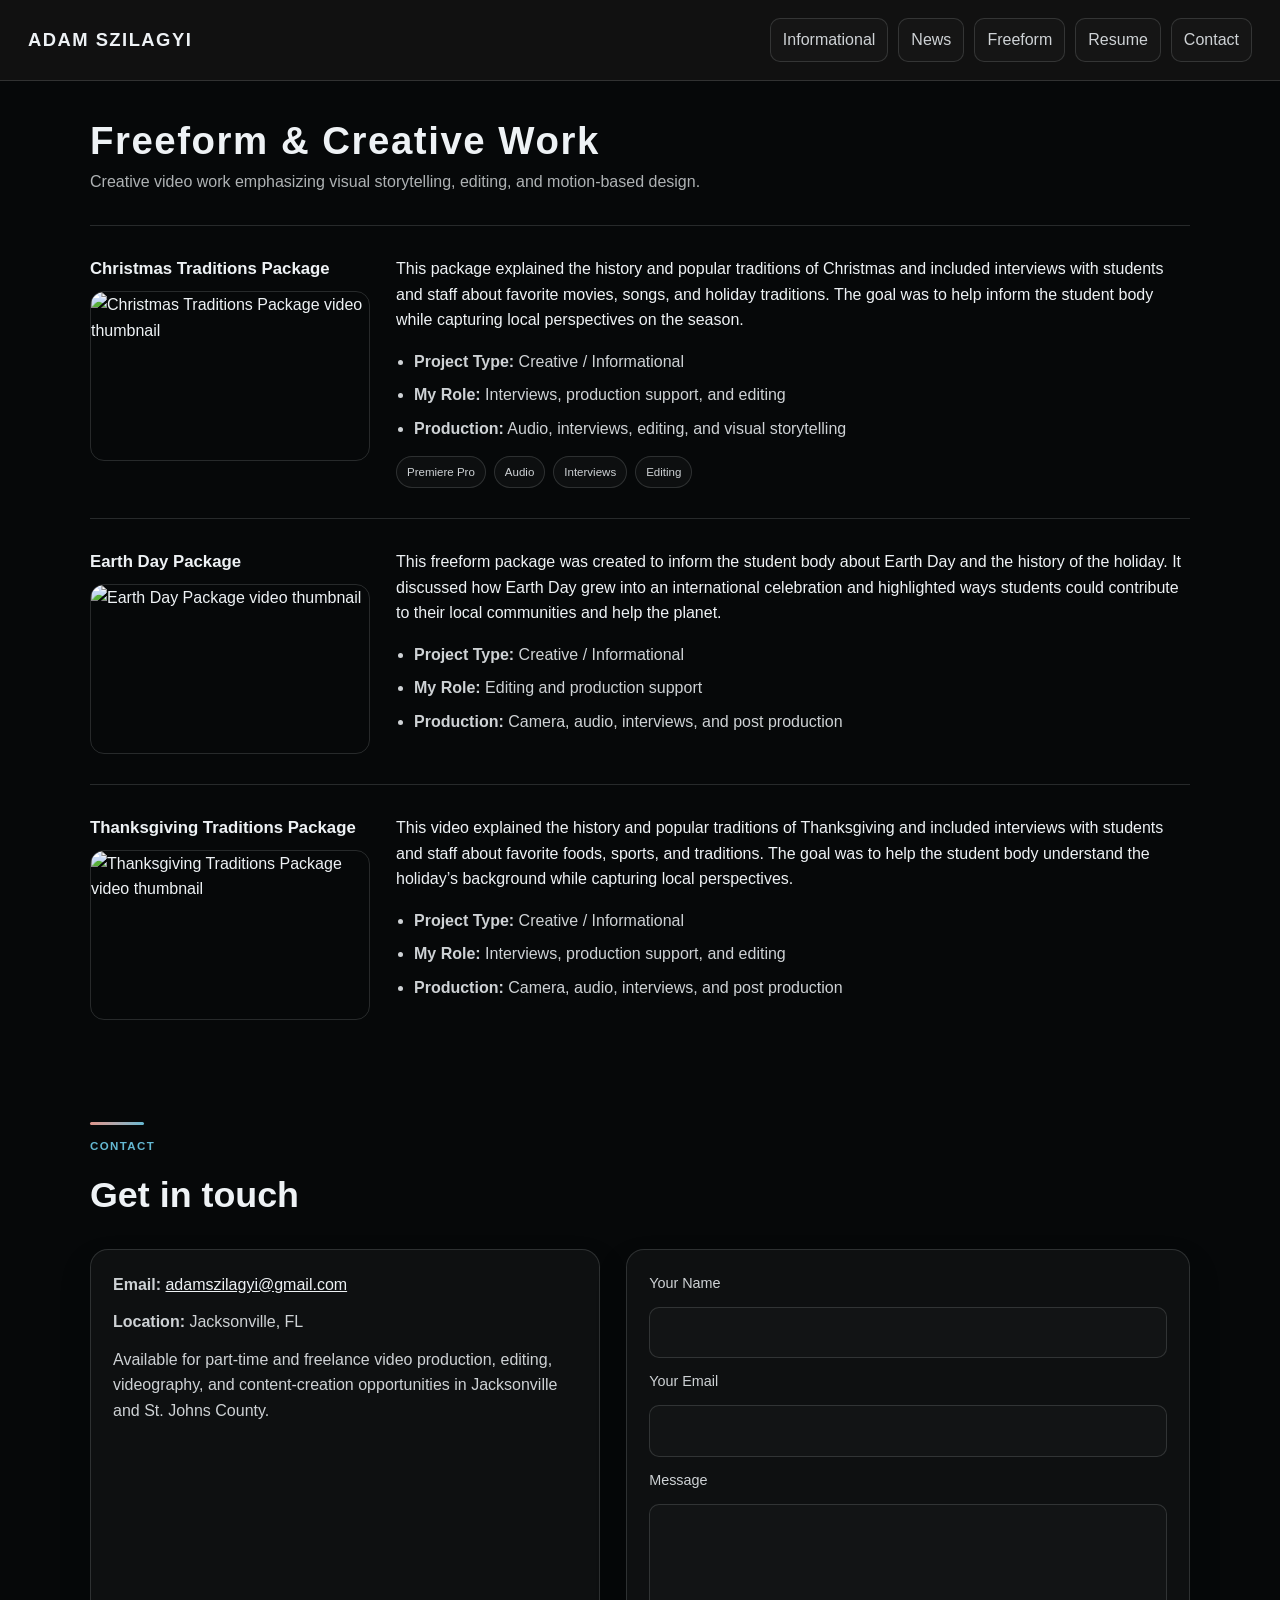
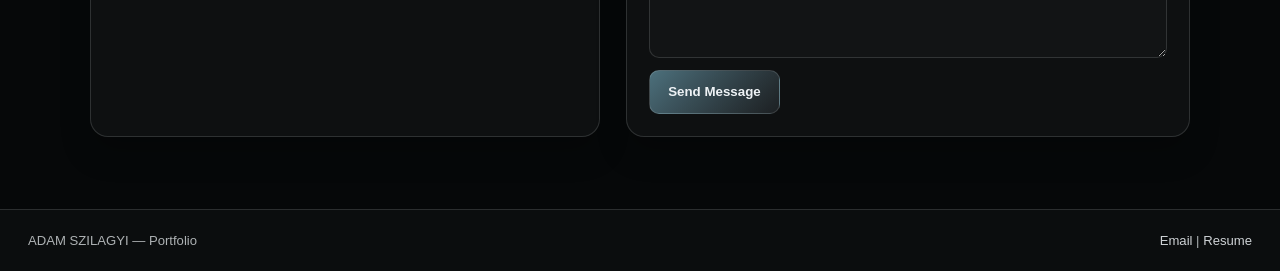
==== commit eb977617: "Refactor contact section in multiple HTML files to enhance layout, accessibility, and user interacti" ====
--- a/freeform.html
+++ b/freeform.html
@@ -160,14 +160,51 @@
         </div>
       </section>
 
-      <section class="contact" aria-labelledby="contact-heading">
-        <h2 id="contact-heading">Contact Me</h2>
-        <div class="contact-details">
-          <p>
-            <strong>Email:</strong>
-            <a href="mailto:adamszilagyi@gmail.com">adamszilagyi@gmail.com</a>
-          </p>
-          <p><strong>Location:</strong> Jacksonville, FL</p>
+      <section
+        id="contact"
+        class="contact fade-in"
+        aria-labelledby="contact-heading"
+      >
+        <div class="section-heading">
+          <p class="eyebrow">Contact</p>
+          <h2 id="contact-heading">Get in touch</h2>
+        </div>
+
+        <div class="contact-grid">
+          <div class="contact-card">
+            <p>
+              <strong>Email:</strong>
+              <a href="mailto:adamszilagyi@gmail.com">adamszilagyi@gmail.com</a>
+            </p>
+            <p><strong>Location:</strong> Jacksonville, FL</p>
+            <p>
+              Available for part-time and freelance video production, editing,
+              videography, and content-creation opportunities in Jacksonville
+              and St. Johns County.
+            </p>
+          </div>
+
+          <form action="https://formspree.io/f/mwvaejre" method="POST">
+            <label for="contact-name">Your Name</label>
+            <input
+              id="contact-name"
+              type="text"
+              name="name"
+              autocomplete="name"
+              required
+            />
+            <label for="contact-email">Your Email</label>
+            <input
+              id="contact-email"
+              type="email"
+              name="email"
+              autocomplete="email"
+              required
+            />
+            <label for="contact-message">Message</label>
+            <textarea id="contact-message" name="message" rows="5"></textarea>
+            <button class="submit" type="submit">Send Message</button>
+          </form>
         </div>
       </section>
     </main>
--- a/styles.css
+++ b/styles.css
@@ -1,3 +1,4 @@
+/* Design tokens and color system */
 :root {
   --page-bg: oklch(0.13 0.005 240);
   --panel-bg: oklch(0.17 0.005 240);
@@ -12,6 +13,7 @@
   --accent-amber: oklch(0.78 0.12 52);
   --accent-copper: oklch(0.74 0.09 28);
   --accent-blue: oklch(0.74 0.09 220);
+  --accent-soft: oklch(0.76 0.08 210 / 0.18);
   --button-start: oklch(0.38 0.01 240);
   --button-end: oklch(0.24 0.007 240);
   --border: oklch(0.96 0.008 240 / 0.14);
@@ -22,6 +24,7 @@
   --max-width: 1100px;
 }
 
+/* Base element styles */
 * {
   box-sizing: border-box;
 }
@@ -74,6 +77,7 @@
   outline-offset: 2px;
 }
 
+/* Layout and navigation */
 header {
   position: sticky;
   top: 0;
@@ -221,7 +225,11 @@
   padding: 10px 18px;
   border-radius: var(--radius-sm);
   border: 1px solid var(--border);
-  background: linear-gradient(135deg, var(--button-start), var(--button-end));
+  background: linear-gradient(
+    135deg,
+    color-mix(in srgb, var(--accent-blue) 38%, var(--button-start)),
+    var(--button-end)
+  );
   color: var(--text);
   text-decoration: none;
   font-weight: 700;
@@ -240,12 +248,6 @@
   box-shadow: var(--shadow);
 }
 
-.availability {
-  margin-bottom: 14px;
-  color: var(--text-soft);
-  font-weight: 600;
-}
-
 .about-inline {
   margin-top: 28px;
   padding-top: 20px;
@@ -260,18 +262,6 @@
 .about-inline p {
   max-width: 62ch;
   margin-bottom: 0;
-}
-
-.quick-links {
-  display: flex;
-  flex-wrap: wrap;
-  gap: 10px;
-  align-items: center;
-  color: var(--text-muted);
-}
-
-.quick-links a {
-  color: var(--text-soft);
 }
 
 .recognition-card {
@@ -340,7 +330,7 @@
 
 .feature-grid-strong .feature-card:first-child,
 .feature-grid-strong .feature-card:nth-child(2) {
-  border-color: rgba(255, 255, 255, 0.18);
+  border-color: var(--accent-soft);
   box-shadow: 0 18px 30px rgba(0, 0, 0, 0.22);
 }
 
@@ -377,7 +367,7 @@
 
 .project-type {
   margin-bottom: 10px;
-  color: var(--text-muted);
+  color: var(--accent-amber);
   letter-spacing: 0.08em;
   font-size: 0.7rem;
   text-transform: uppercase;
@@ -401,23 +391,6 @@
 
 .meta-list li + li {
   margin-top: 8px;
-}
-
-.about-block {
-  padding-top: 72px;
-}
-
-.about-grid {
-  display: grid;
-  grid-template-columns: minmax(0, 1fr);
-  gap: 28px;
-  align-items: center;
-  max-width: 960px;
-  padding: 24px 0 0;
-}
-
-.about-grid > div {
-  width: min(100%, 820px);
 }
 
 .headshot {
@@ -585,11 +558,20 @@
   object-fit: cover;
   border-radius: var(--radius-md);
   border: 1px solid var(--border);
+  box-shadow: 0 0 0 1px transparent;
+  transition:
+    transform 180ms ease-out,
+    box-shadow 180ms ease-out,
+    border-color 180ms ease-out;
 }
 
 .video-card:hover img,
 .video-card:focus-visible img {
   transform: translateY(-2px);
+  border-color: rgba(255, 255, 255, 0.22);
+  box-shadow:
+    0 0 0 2px var(--accent-copper),
+    0 0 0 5px rgba(88, 164, 255, 0.18);
 }
 
 .video-title {
@@ -631,10 +613,6 @@
   border-radius: var(--radius-lg);
   box-shadow: var(--shadow);
   color: var(--text-soft);
-}
-
-.footer-inline {
-  display: flex;
 }
 
 footer {
@@ -654,6 +632,7 @@
   text-decoration: none;
 }
 
+/* Responsive layout adjustments */
 @media (max-width: 900px) {
   .hero,
   .feature-grid,
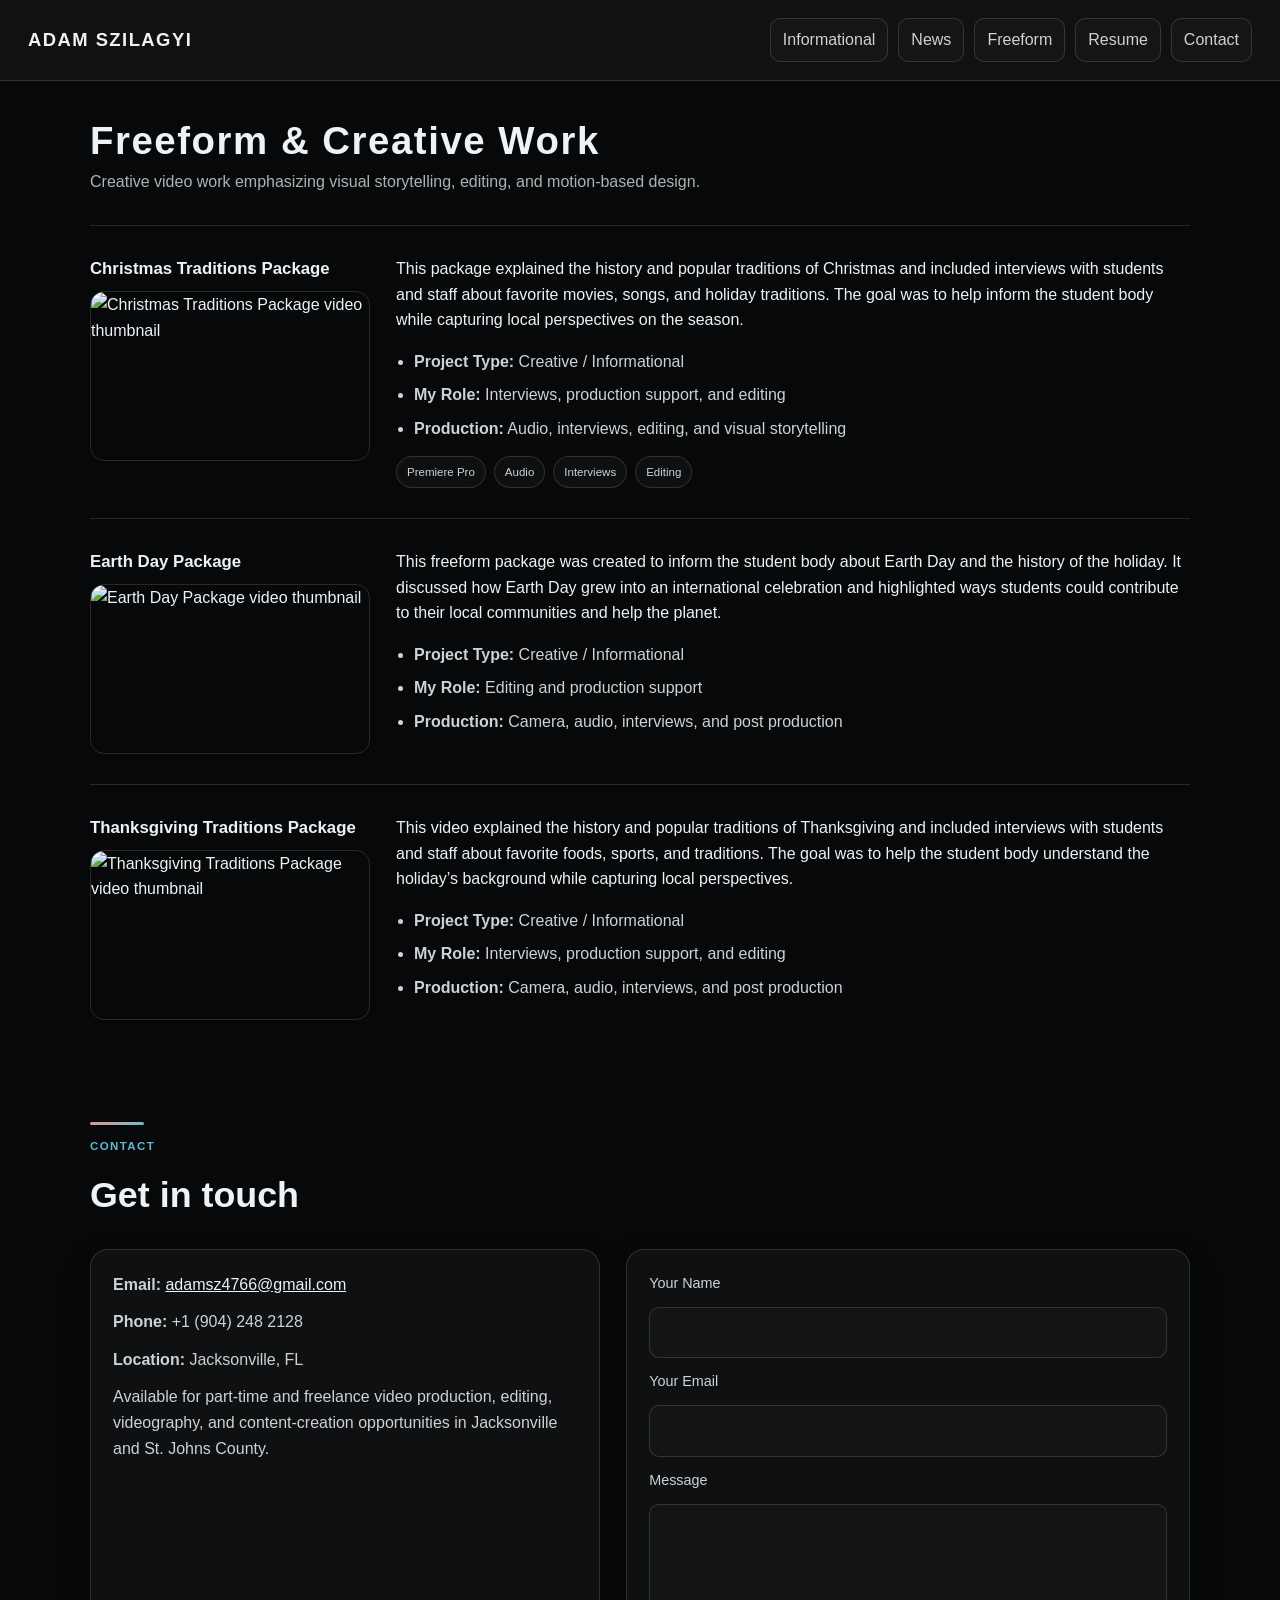
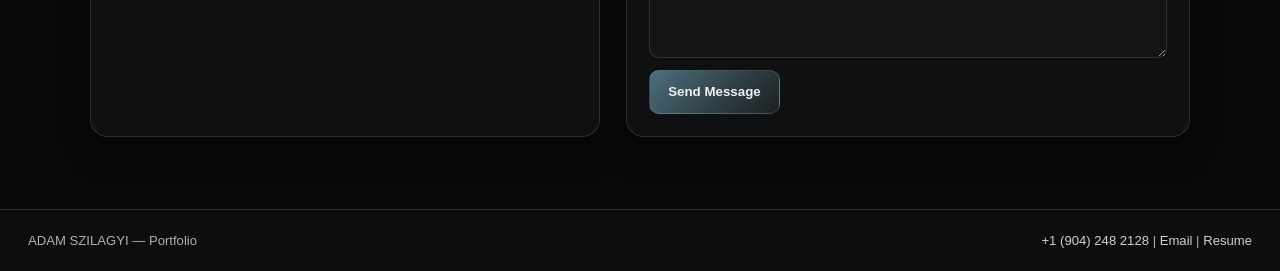
==== commit f169d7ca: "Update contact information across multiple HTML files; change email and add phone number" ====
--- a/freeform.html
+++ b/freeform.html
@@ -174,8 +174,9 @@
           <div class="contact-card">
             <p>
               <strong>Email:</strong>
-              <a href="mailto:adamszilagyi@gmail.com">adamszilagyi@gmail.com</a>
+              <a href="mailto:adamsz4766@gmail.com">adamsz4766@gmail.com</a>
             </p>
+            <p><strong>Phone:</strong> +1 (904) 248 2128</p>
             <p><strong>Location:</strong> Jacksonville, FL</p>
             <p>
               Available for part-time and freelance video production, editing,
@@ -212,7 +213,8 @@
     <footer>
       <div>ADAM SZILAGYI — Portfolio</div>
       <div>
-        <a href="mailto:adamszilagyi@gmail.com">Email</a> |
+        <a href="tel:+19042482128">+1 (904) 248 2128</a> |
+        <a href="mailto:adamsz4766@gmail.com">Email</a> |
         <a href="cv.pdf" target="_blank" rel="noopener noreferrer">Resume</a>
       </div>
     </footer>
--- a/styles.css
+++ b/styles.css
@@ -237,7 +237,11 @@
 }
 
 .button-link.secondary {
-  background: transparent;
+  background: linear-gradient(
+    135deg,
+    color-mix(in srgb, var(--accent-blue) 24%, var(--button-start)),
+    var(--button-end)
+  );
 }
 
 .button-link:hover,
@@ -334,9 +338,16 @@
   box-shadow: 0 18px 30px rgba(0, 0, 0, 0.22);
 }
 
+.feature-grid-strong .feature-card:first-child {
+  border-color: rgba(209, 152, 95, 0.9);
+  box-shadow: 28px 68px rgba(0, 0, 0, 0.34);
+}
+
 .feature-card {
+  display: flex;
+  flex-direction: column;
   background: var(--panel-bg);
-  border: 1px solid var(--border);
+  border: 1.5px solid var(--border);
   border-radius: var(--radius-lg);
   overflow: hidden;
   box-shadow: 0 12px 24px rgba(0, 0, 0, 0.18);
@@ -362,7 +373,15 @@
 }
 
 .card-content {
+  display: flex;
+  flex: 1;
+  flex-direction: column;
   padding: 18px 18px 20px;
+}
+
+.feature-card .button-link {
+  margin-top: auto;
+  align-self: flex-start;
 }
 
 .project-type {
